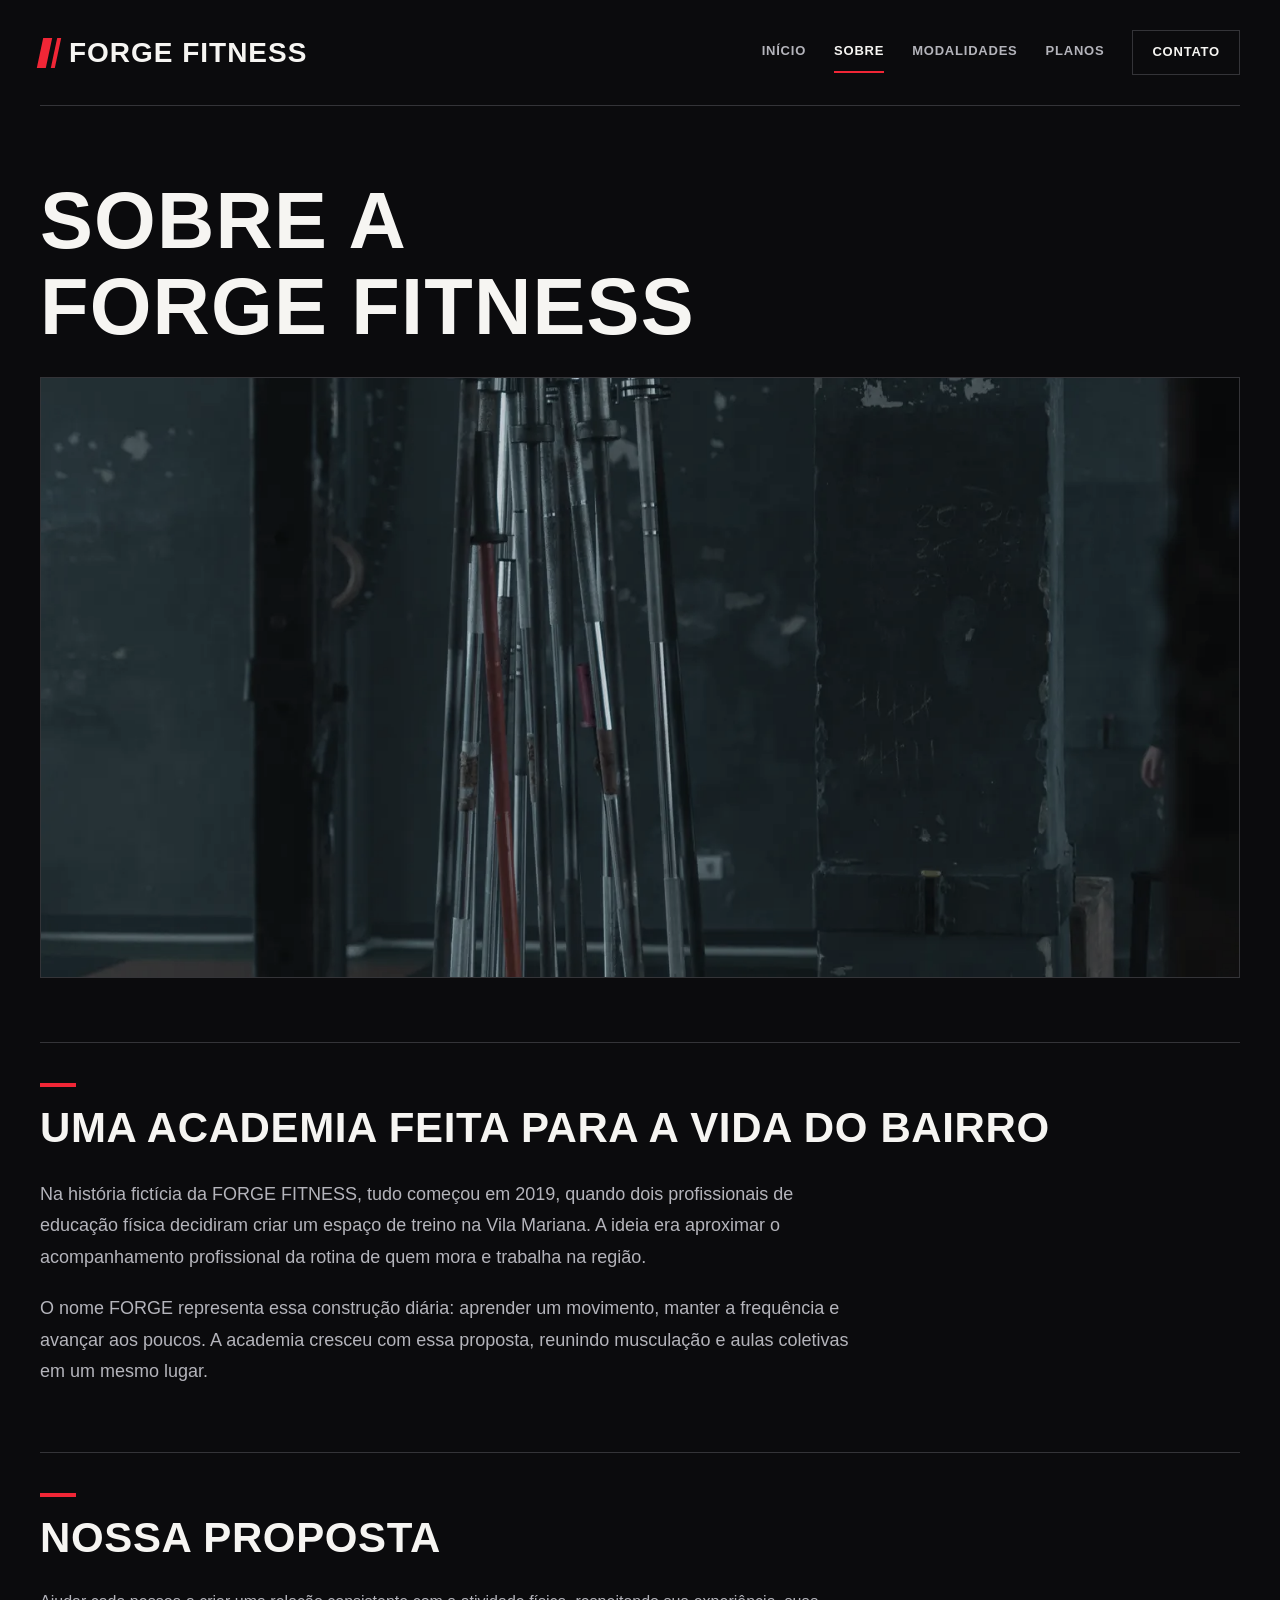
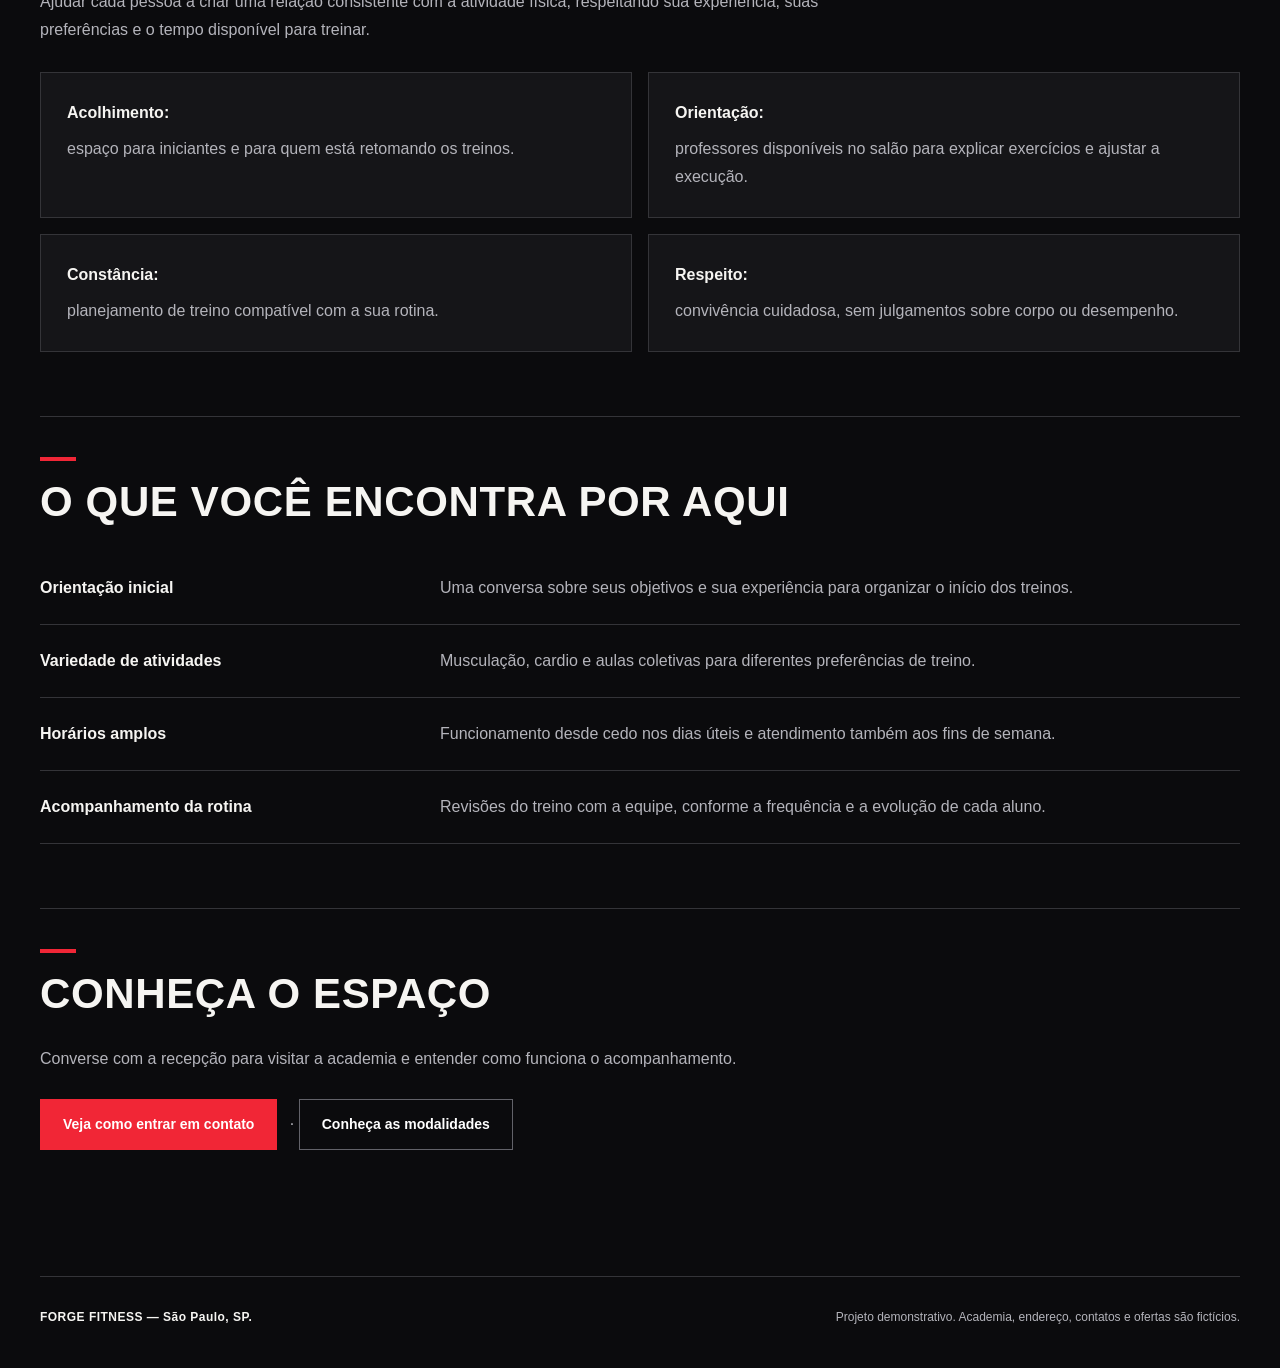
==== about.html @ c42b9245 "Add files via upload" ====
<!doctype html>
<html lang="pt-BR">
<head>
  <meta charset="utf-8">
  <meta name="viewport" content="width=device-width, initial-scale=1">
  <title>Sobre | FORGE FITNESS</title>
  <meta name="description" content="Conheça a história fictícia da FORGE FITNESS, nossa proposta e os benefícios de treinar com orientação.">
  <link rel="stylesheet" href="styles.css">
</head>
<body class="page-about">
  <a class="skip-link" href="#conteudo">Pular para o conteúdo</a>
  <header>
    <a href="index.html" aria-label="FORGE FITNESS — início">FORGE FITNESS</a>
    <button class="menu-toggle" type="button" aria-controls="primary-navigation" aria-expanded="false" aria-label="Abrir menu de navegação" hidden><span class="menu-toggle__icon" aria-hidden="true"></span></button>
    <nav id="primary-navigation" aria-label="Navegação principal"><ul>
      <li><a href="index.html">Início</a></li>
      <li><a href="about.html" aria-current="page">Sobre</a></li>
      <li><a href="classes.html">Modalidades</a></li>
      <li><a href="memberships.html">Planos</a></li>
      <li><a href="contact.html">Contato</a></li>
    </ul></nav>
  </header>
  <main id="conteudo">
    <h1>Sobre a FORGE FITNESS</h1>
    <figure class="gym-photography">
      <img src="assets/images/about-interior-1440.webp" srcset="assets/images/about-interior-720.webp 720w, assets/images/about-interior-1440.webp 1440w" sizes="(max-width: 1280px) 100vw, 1200px" width="1440" height="720" alt="Interior de uma academia industrial com equipamentos de treinamento. Foto ilustrativa." decoding="async">
    </figure>
    <section aria-labelledby="historia">
      <h2 id="historia">Uma academia feita para a vida do bairro</h2>
      <p>Na história fictícia da FORGE FITNESS, tudo começou em 2019, quando dois profissionais de educação física decidiram criar um espaço de treino na Vila Mariana. A ideia era aproximar o acompanhamento profissional da rotina de quem mora e trabalha na região.</p>
      <p>O nome FORGE representa essa construção diária: aprender um movimento, manter a frequência e avançar aos poucos. A academia cresceu com essa proposta, reunindo musculação e aulas coletivas em um mesmo lugar.</p>
    </section>
    <section aria-labelledby="proposta">
      <h2 id="proposta">Nossa proposta</h2>
      <p>Ajudar cada pessoa a criar uma relação consistente com a atividade física, respeitando sua experiência, suas preferências e o tempo disponível para treinar.</p>
      <ul>
        <li><strong>Acolhimento:</strong> espaço para iniciantes e para quem está retomando os treinos.</li>
        <li><strong>Orientação:</strong> professores disponíveis no salão para explicar exercícios e ajustar a execução.</li>
        <li><strong>Constância:</strong> planejamento de treino compatível com a sua rotina.</li>
        <li><strong>Respeito:</strong> convivência cuidadosa, sem julgamentos sobre corpo ou desempenho.</li>
      </ul>
    </section>
    <section aria-labelledby="beneficios">
      <h2 id="beneficios">O que você encontra por aqui</h2>
      <dl>
        <dt>Orientação inicial</dt><dd>Uma conversa sobre seus objetivos e sua experiência para organizar o início dos treinos.</dd>
        <dt>Variedade de atividades</dt><dd>Musculação, cardio e aulas coletivas para diferentes preferências de treino.</dd>
        <dt>Horários amplos</dt><dd>Funcionamento desde cedo nos dias úteis e atendimento também aos fins de semana.</dd>
        <dt>Acompanhamento da rotina</dt><dd>Revisões do treino com a equipe, conforme a frequência e a evolução de cada aluno.</dd>
      </dl>
    </section>
    <section aria-labelledby="visita"><h2 id="visita">Conheça o espaço</h2><p>Converse com a recepção para visitar a academia e entender como funciona o acompanhamento.</p><p><a href="contact.html">Veja como entrar em contato</a> · <a href="classes.html">Conheça as modalidades</a></p></section>
  </main>
  <footer><p>FORGE FITNESS — São Paulo, SP.</p><p>Projeto demonstrativo. Academia, endereço, contatos e ofertas são fictícios.</p></footer>
  <script src="navigation.js" defer></script>
  <script src="motion.js" defer></script>
</body>
</html>
---- styles.css ----
/* Shared visual system: local fonts, photography and accessible motion. */
:root {
  color-scheme: dark;
  --background: #0b0b0d;
  --surface: #151518;
  --surface-raised: #1d1d21;
  --line: #343438;
  --text: #f6f5f2;
  --muted: #b4b4bb;
  --red: #f12636;
  --red-hover: #ff4251;
  --display: Impact, "Arial Narrow", "Franklin Gothic Heavy", sans-serif;
}
* { box-sizing: border-box; }
body {
  margin: 0;
  background: var(--background);
  color: var(--text);
  font-family: "Segoe UI", Arial, sans-serif;
  font-size: 16px;
  line-height: 1.75;
  -webkit-font-smoothing: antialiased;
}
::selection { background: var(--red); color: #fff; }
a { color: var(--text); text-underline-offset: 5px; text-decoration-color: var(--red); }
a:hover { color: var(--red-hover); }
:focus-visible { outline: 3px solid var(--red-hover); outline-offset: 6px; }
header, main, footer { width: min(1200px, calc(100% - 80px)); margin-inline: auto; }

/* Masthead and shared navigation */
header {
  min-height: 106px;
  display: flex;
  align-items: center;
  justify-content: space-between;
  flex-wrap: wrap;
  gap: 20px 36px;
  padding-block: 24px;
  border-bottom: 1px solid var(--line);
}
header > a {
  display: inline-flex;
  align-items: center;
  gap: 12px;
  font-family: var(--display);
  font-size: 28px;
  font-weight: 900;
  line-height: 1;
  letter-spacing: .035em;
  text-decoration: none;
}
header > a::before {
  content: "";
  width: 9px;
  height: 30px;
  background: var(--red);
  box-shadow: 5px 0 0 var(--background), 9px 0 0 var(--red);
  transform: skew(-12deg);
  margin-right: 8px;
}
nav ul { display: flex; flex-wrap: wrap; align-items: center; gap: 10px 28px; margin: 0; padding: 0; list-style: none; }
nav a {
  display: inline-block;
  padding-block: 8px;
  border-bottom: 2px solid transparent;
  color: var(--muted);
  font-size: 13px;
  font-weight: 700;
  letter-spacing: .06em;
  text-decoration: none;
  text-transform: uppercase;
}
nav a[aria-current="page"] { color: var(--text); border-bottom-color: var(--red); }
nav a:hover { color: var(--text); border-bottom-color: var(--red); }
nav li:last-child a { border: 1px solid var(--line); padding: 10px 19px; color: var(--text); }
nav li:last-child a:hover, nav li:last-child a[aria-current="page"] { background: var(--red); border-color: var(--red); color: #fff; }
.skip-link { position: absolute; top: -160px; left: 24px; z-index: 10; background: var(--text); color: var(--background); padding: 12px 20px; font-weight: 700; }
.skip-link:focus { top: 16px; }

/* Typography and section rhythm */
main { padding-block: 72px 24px; }
h1, h2, h3 { margin-top: 0; color: var(--text); line-height: 1.08; }
h1, h2 { font-family: var(--display); font-weight: 900; text-transform: uppercase; letter-spacing: .015em; }
h1 { max-width: 920px; margin-bottom: 28px; font-size: clamp(46px, 6.2vw, 82px); text-wrap: balance; }
h2 { margin-bottom: 28px; font-size: clamp(28px, 3.4vw, 42px); text-wrap: balance; }
h3 { margin-bottom: 16px; font-size: 21px; font-weight: 750; letter-spacing: -.025em; }
p { margin: 0 0 20px; color: var(--muted); }
p:last-child { margin-bottom: 0; }
strong { color: var(--text); font-weight: 700; }
main > p { max-width: 760px; font-size: 18px; }
section { margin-block: 64px; padding-top: 40px; border-top: 1px solid var(--line); }
section h2::before { content: ""; display: block; width: 36px; height: 4px; margin-bottom: 18px; background: var(--red); }
section > p { max-width: 790px; }
ul, ol { padding-left: 23px; color: var(--muted); }
li { padding-left: 5px; margin-bottom: 12px; }
li::marker { color: var(--red); }
nav li { margin: 0; padding: 0; }

/* Existing calls to action retain their original text and destinations. */
section > p:last-child > a,
article > p:last-child > a {
  display: inline-block;
  padding: 14px 22px;
  margin: 6px 8px 6px 0;
  border: 1px solid var(--red);
  background: var(--red);
  color: #fff;
  font-size: 14px;
  line-height: 1.5;
  font-weight: 750;
  text-decoration: none;
}
section > p:last-child > a:hover,
article > p:last-child > a:hover { background: var(--red-hover); border-color: var(--red-hover); }
section > p:last-child > a ~ a { background: transparent; border-color: #626269; }
section > p:last-child > a ~ a:hover { background: var(--surface-raised); border-color: var(--text); }

/* Home: typography-led introduction and structured panels. */
.page-home main { padding-top: 0; }
.page-home section:first-child { margin-top: 0; padding: 88px 0 72px; border-top: 0; border-bottom: 1px solid var(--line); }
.page-home h1 { max-width: 980px; font-size: clamp(56px, 8.6vw, 112px); line-height: .98; margin-bottom: 36px; }
.page-home h1::before { content: ""; display: block; width: 66px; height: 7px; margin-bottom: 32px; background: var(--red); }
.page-home section:first-child > p { max-width: 680px; font-size: 18px; }
.page-home section:first-child > p:last-child { margin-top: 32px; }
.page-home section[aria-labelledby="estrutura"] > ul { display: grid; grid-template-columns: repeat(2, minmax(0, 1fr)); gap: 16px; padding: 0; list-style: none; margin-block: 28px; }
.page-home section[aria-labelledby="estrutura"] li { margin: 0; padding: 26px; background: var(--surface); border: 1px solid var(--line); border-left: 3px solid var(--red); }
.page-home section[aria-labelledby="treinos"] { padding: 40px; background: var(--surface); border: 1px solid var(--line); }
.page-home ol { counter-reset: steps; padding: 0; list-style: none; }
.page-home ol li { counter-increment: steps; display: flex; align-items: baseline; gap: 22px; border-bottom: 1px solid var(--line); padding: 18px 0; margin: 0; }
.page-home ol li::before { content: "0" counter(steps); font-family: var(--display); color: var(--red); font-size: 30px; line-height: 1; }
.page-home section[aria-labelledby="primeira-visita"] > p:last-child > a { display: inline; margin: 0; padding: 0; border: 0; background: transparent; color: var(--text); font-size: inherit; font-weight: inherit; text-decoration: underline; text-decoration-color: var(--red); }

/* About and contact: editorial copy and information blocks. */
.page-about section[aria-labelledby="historia"] > p { max-width: 820px; font-size: 18px; }
.page-about section[aria-labelledby="proposta"] ul { display: grid; grid-template-columns: repeat(2, minmax(0, 1fr)); gap: 16px; list-style: none; padding: 0; margin-top: 28px; }
.page-about section[aria-labelledby="proposta"] li { background: var(--surface); border: 1px solid var(--line); padding: 26px; margin: 0; }
.page-about section[aria-labelledby="proposta"] li strong { display: block; margin-bottom: 8px; }
dl { margin: 0; display: grid; grid-template-columns: minmax(170px, 1fr) 2fr; }
dt, dd { padding-block: 22px; border-bottom: 1px solid var(--line); }
dt { padding-right: 24px; font-weight: 700; }
dd { margin: 0; color: var(--muted); overflow-wrap: anywhere; }
address { font-style: normal; font-size: 20px; line-height: 1.9; border-left: 3px solid var(--red); padding: 8px 0 8px 26px; margin-bottom: 28px; }
.page-contact main > p:has(> strong),
.page-memberships main > p:has(> strong) { padding: 18px 22px; border: 1px solid var(--line); border-left: 3px solid var(--red); background: var(--surface); font-size: 14px; }
.page-contact section[aria-labelledby="horarios"] > p:last-child > a { display: inline; padding: 0; margin: 0; border: 0; background: transparent; color: var(--text); font-size: inherit; font-weight: inherit; text-decoration: underline; text-decoration-color: var(--red); }

/* Classes and schedule */
.page-classes section[aria-labelledby="atividades"] { display: grid; grid-template-columns: repeat(2, minmax(0, 1fr)); gap: 24px; }
.page-classes section[aria-labelledby="atividades"] > h2 { grid-column: 1 / -1; margin-bottom: 4px; }
.page-classes article { padding: 32px; background: var(--surface); border: 1px solid var(--line); border-top: 3px solid var(--red); }
.page-classes article h3 { font-size: 25px; }
.page-classes article p:last-child { padding-top: 18px; border-top: 1px solid var(--line); font-size: 14px; }
.table-container { overflow-x: auto; border: 1px solid var(--line); background: var(--surface); }
table { width: 100%; border-collapse: collapse; min-width: 540px; }
caption { padding: 20px 24px; text-align: left; color: var(--muted); font-size: 14px; }
th, td { padding: 20px 24px; text-align: left; vertical-align: top; border-top: 1px solid var(--line); }
thead { background: var(--surface-raised); }
thead th { font-size: 12px; letter-spacing: .07em; text-transform: uppercase; }
tbody th { font-weight: 600; }
td { color: var(--muted); }

/* Membership cards share aligned pricing, benefit lists and actions. */
.page-memberships section[aria-labelledby="opcoes"] { display: grid; grid-template-columns: repeat(3, minmax(0, 1fr)); gap: 20px; }
.page-memberships section[aria-labelledby="opcoes"] > h2 { grid-column: 1 / -1; }
.page-memberships article { display: flex; flex-direction: column; padding: 32px 26px 26px; background: var(--surface); border: 1px solid var(--line); border-top: 4px solid #626269; }
.page-memberships article:nth-of-type(2) { background: var(--surface-raised); border-color: var(--red); box-shadow: 0 12px 36px #0005; }
.page-memberships article h3 { text-transform: uppercase; letter-spacing: .12em; font-size: 14px; margin-bottom: 26px; }
.page-memberships article > p:first-of-type { padding-bottom: 24px; margin-bottom: 24px; border-bottom: 1px solid var(--line); }
.page-memberships article > p:first-of-type strong { font-family: var(--display); font-size: clamp(26px, 2.7vw, 36px); line-height: 1.2; letter-spacing: -.015em; }
.page-memberships article:nth-of-type(2) h3 { color: var(--red-hover); }
.page-memberships article ul { font-size: 14px; margin-block: 6px 28px; padding-left: 18px; }
.page-memberships article > p:last-child { margin-top: auto; }
.page-memberships article > p:last-child a { width: 100%; text-align: center; margin: 0; padding-inline: 12px; }
.page-memberships section[aria-labelledby="duvidas"] h3 { margin-top: 32px; padding-top: 28px; border-top: 1px solid var(--line); }
.page-memberships section[aria-labelledby="duvidas"] > p { max-width: 800px; }

footer { display: flex; justify-content: space-between; flex-wrap: wrap; gap: 16px 40px; margin-top: 32px; padding-block: 30px 40px; border-top: 1px solid var(--line); }
footer p { margin: 0; font-size: 12px; color: var(--muted); }
footer p:first-child { color: var(--text); font-weight: 700; letter-spacing: .04em; }

/* Local photography is an additive layer; the existing type and grids remain. */
.gym-photography {
  margin: 28px 0 32px;
  overflow: hidden;
  background: var(--surface);
  border: 1px solid var(--line);
}
.gym-photography img {
  display: block;
  width: 100%;
  height: auto;
  aspect-ratio: 2 / 1;
  object-fit: cover;
  filter: saturate(.65) contrast(1.08) brightness(.88);
}
.gym-photography--card { margin: 0 0 28px; }
.page-home section:first-child { position: relative; isolation: isolate; }
.hero-photography { position: absolute; inset: 0; z-index: -2; overflow: hidden; pointer-events: none; }
.hero-photography img { display: block; width: 100%; height: 100%; object-fit: cover; object-position: 65% center; filter: saturate(.55) contrast(1.08); }
.page-home section:first-child::after {
  content: "";
  position: absolute;
  inset: 0;
  z-index: -1;
  pointer-events: none;
  background: linear-gradient(90deg, #0b0b0df5 0%, #0b0b0de8 42%, #0b0b0dbb 72%, #0b0b0d77 100%);
}

/* Motion is opt-in; reduced-motion visitors retain immediate state changes. */
@media (prefers-reduced-motion: no-preference) {
  /* Entrance/reveal translate is owned exclusively by motion.js.
     Hover transitions below use transform on links and cards only. */
  nav a, main a {
    transition: color 160ms ease, background-color 160ms ease,
      border-color 160ms ease, transform 180ms ease;
  }
  .page-classes article,
  .page-memberships article,
  .page-home section[aria-labelledby="estrutura"] li,
  .page-about section[aria-labelledby="proposta"] li {
    transition: transform 200ms cubic-bezier(.2, .7, .3, 1);
  }
}
@media (prefers-reduced-motion: no-preference) and (hover: hover) and (pointer: fine) {
  section > p:last-child > a:hover,
  article > p:last-child > a:hover { transform: translateY(-2px); }
  .page-classes article:hover,
  .page-memberships article:hover,
  .page-home section[aria-labelledby="estrutura"] li:hover,
  .page-about section[aria-labelledby="proposta"] li:hover { transform: translateY(-3px); }
}
@media (prefers-reduced-motion: reduce) {
  nav a, main a, article, section li { transition: none; }
}

.menu-toggle { display: none; }

/* Tablet layout: keep intrinsic content from widening grid/flex tracks. */
@media (max-width: 1024px) {
  header, main, footer { width: calc(100% - 48px); }
  header { align-items: flex-start; gap: 20px; }
  header > a { max-width: 100%; min-width: 0; }
  header > a::before { flex-shrink: 0; }
  nav { width: 100%; min-width: 0; }
  nav ul { gap: 8px 22px; }
  nav a { min-height: 44px; display: inline-flex; align-items: center; }
  main, main *, footer > * { min-width: 0; }
  main, footer { overflow-wrap: anywhere; }
  main { padding-top: 56px; }
  h1 { font-size: clamp(36px, 6.2vw, 64px); }
  h2 { font-size: clamp(28px, 3.6vw, 38px); }
  .page-home h1 { font-size: clamp(44px, 8.6vw, 88px); }
  .gym-photography, .table-container { max-width: 100%; }
  .gym-photography img { max-width: 100%; }
  section > p:last-child > a,
  article > p:last-child > a { max-width: 100%; white-space: normal; overflow-wrap: anywhere; }
  .page-memberships section[aria-labelledby="opcoes"] { grid-template-columns: 1fr; }
  .page-memberships article { padding: 32px; }
  .page-memberships article > p:first-of-type strong { font-size: 38px; }
  .page-classes article { padding: 24px; }
  dl { grid-template-columns: minmax(140px, 1fr) minmax(0, 2fr); }
  .skip-link { max-width: calc(100% - 48px); }
}
@media (max-width: 600px) {
  header, main, footer { width: calc(100% - 40px); }
  header { min-height: 80px; padding-block: 18px; gap: 0 12px; align-items: center; }
  header > a { font-size: clamp(19px, 6vw, 25px); }
  .mobile-menu-ready header > a { max-width: calc(100% - 60px); font-size: clamp(18px, 5.3vw, 25px); }
  .mobile-menu-ready .menu-toggle {
    display: inline-flex;
    align-items: center;
    justify-content: center;
    flex: 0 0 44px;
    width: 44px;
    height: 44px;
    padding: 10px;
    border: 1px solid var(--line);
    background: var(--surface);
    color: var(--text);
    cursor: pointer;
    touch-action: manipulation;
  }
  .menu-toggle__icon { position: relative; width: 22px; height: 16px; }
  .menu-toggle__icon::before, .menu-toggle__icon::after {
    content: "";
    position: absolute;
    left: 0;
    width: 22px;
    height: 2px;
    background: currentColor;
    transform-origin: center;
  }
  .menu-toggle__icon::before { top: 4px; }
  .menu-toggle__icon::after { bottom: 4px; }
  .is-menu-open .menu-toggle__icon::before { transform: translateY(3px) rotate(45deg); }
  .is-menu-open .menu-toggle__icon::after { transform: translateY(-3px) rotate(-45deg); }
  .mobile-menu-ready header nav {
    display: grid;
    flex-basis: 100%;
    grid-template-rows: 0fr;
    visibility: hidden;
  }
  .mobile-menu-ready header nav ul {
    min-height: 0;
    overflow: hidden;
    grid-template-columns: 1fr;
    gap: 0;
  }
  .mobile-menu-ready .is-menu-open nav { grid-template-rows: 1fr; visibility: visible; }
  .mobile-menu-ready nav li:first-child { padding-top: 16px; }
  .mobile-menu-ready nav a, .mobile-menu-ready nav li:last-child a {
    justify-content: flex-start;
    padding: 14px 12px;
    min-height: 48px;
    font-size: 13px;
    text-align: left;
  }
  .mobile-menu-ready nav li:last-child { padding-top: 8px; }
  nav ul { display: grid; grid-template-columns: repeat(3, minmax(0, 1fr)); gap: 8px; }
  nav a, nav li:last-child a {
    display: flex;
    justify-content: center;
    min-height: 44px;
    padding: 9px 4px;
    font-size: 11px;
    letter-spacing: .025em;
    text-align: center;
    overflow-wrap: anywhere;
  }
  main { padding-top: 40px; }
  h1 { font-size: clamp(32px, 9vw, 48px); line-height: 1.12; margin-bottom: 24px; }
  h2 { font-size: clamp(26px, 7.5vw, 34px); line-height: 1.15; margin-bottom: 24px; }
  h3, .page-classes article h3 { font-size: 22px; line-height: 1.25; }
  main > p, .page-home section:first-child > p,
  .page-about section[aria-labelledby="historia"] > p { font-size: 16px; }
  main p, main li, main dd { line-height: 1.8; }
  section { margin-block: 48px; padding-top: 32px; }
  .page-home section:first-child { padding-block: 52px 40px; }
  .page-home h1 { font-size: clamp(38px, 11vw, 64px); line-height: 1.04; margin-bottom: 28px; }
  .page-home h1::before { margin-bottom: 24px; }
  .page-home section[aria-labelledby="estrutura"] > ul,
  .page-about section[aria-labelledby="proposta"] ul,
  .page-classes section[aria-labelledby="atividades"] { grid-template-columns: 1fr; }
  .page-home section[aria-labelledby="treinos"],
  .page-home section[aria-labelledby="estrutura"] li,
  .page-about section[aria-labelledby="proposta"] li,
  .page-classes article, .page-memberships article { padding: 22px; }
  .page-memberships article > p:first-of-type strong { font-size: clamp(27px, 8vw, 38px); }
  .page-home ol li { gap: 14px; }
  .page-home ol li::before { flex-shrink: 0; }
  .gym-photography { margin-block: 28px; }
  .gym-photography img { aspect-ratio: 16 / 10; }
  .gym-photography--card img { aspect-ratio: 3 / 2; }
  .gym-photography--card { margin-top: 0; }
  .hero-photography img { object-position: 65% center; }
  dl { grid-template-columns: 1fr; }
  dt { border-bottom: 0; padding-bottom: 4px; }
  dd { padding-top: 0; }
  address { font-size: 17px; padding-left: 18px; }
  section > p:last-child > a, article > p:last-child > a {
    min-height: 44px;
    padding: 12px 16px;
    margin-right: 0;
    text-align: center;
  }
  /* Stack existing CTAs; suppress only the decorative text separators. */
  section > p:last-child:has(> a), article > p:last-child:has(> a) {
    display: grid;
    gap: 12px;
    font-size: 0;
  }
  section > p:last-child > a, article > p:last-child > a {
    display: block;
    width: 100%;
    margin: 0;
    font-size: 14px;
    padding-block: 15px;
  }
  /* Preserve prose links as prose rather than full-width actions. */
  .page-home section[aria-labelledby="primeira-visita"] > p:last-child,
  .page-contact section[aria-labelledby="horarios"] > p:last-child { display: block; font-size: 16px; }
  /* Keep the semantic schedule intact, wrapping cells instead of scrolling. */
  table { min-width: 0; table-layout: fixed; }
  th, td { padding: 12px 8px; font-size: 13px; overflow-wrap: anywhere; }
  thead th { font-size: 10px; letter-spacing: .025em; }
  caption { padding: 16px; font-size: 13px; }
  footer { display: block; padding-block: 24px 32px; }
  footer p + p { margin-top: 12px; }
}
@media (max-width: 600px) and (prefers-reduced-motion: no-preference) {
  .mobile-menu-ready header nav {
    transition: grid-template-rows 240ms cubic-bezier(.22, .61, .36, 1), visibility 0s linear 240ms;
  }
  .mobile-menu-ready .is-menu-open nav { transition-delay: 0s; }
  .menu-toggle__icon::before, .menu-toggle__icon::after { transition: transform 180ms ease; }
}

/* Home hero only: smartphone adjustments stop strictly below 768px.
   Static sizing/overlays leave the existing motion lifecycle untouched. */
@media (max-width: 767.98px) {
  .page-home section[aria-labelledby="introducao"] {
    padding-block: 32px 28px;
    margin-bottom: 32px;
  }
  .page-home section[aria-labelledby="introducao"] h1 {
    max-width: 15ch;
    margin-bottom: 20px;
    font-size: clamp(34px, 9vw, 56px);
    line-height: 1.06;
    letter-spacing: .01em;
    overflow-wrap: normal;
    word-break: normal;
  }
  .page-home section[aria-labelledby="introducao"] h1::before {
    width: 44px;
    height: 4px;
    margin-bottom: 20px;
  }
  .page-home section[aria-labelledby="introducao"] > p {
    max-width: 56ch;
    margin-bottom: 16px;
    font-size: 16px;
    line-height: 1.65;
    color: #d0d0d5;
  }
  .page-home section[aria-labelledby="introducao"] .hero-photography img {
    object-position: 72% center;
  }
  .page-home section[aria-labelledby="introducao"]::after {
    background: linear-gradient(180deg, #0b0b0ddb 0%, #0b0b0de8 48%, #0b0b0df5 100%);
  }
  .page-home section[aria-labelledby="introducao"] > p:last-child {
    display: flex;
    flex-wrap: wrap;
    justify-content: center;
    align-items: center;
    gap: 10px;
    max-width: 620px;
    margin: 24px 0 0;
    font-size: 0;
    line-height: 1;
  }
  .page-home section[aria-labelledby="introducao"] .hero-action-separator { display: none; }
  .page-home section[aria-labelledby="introducao"] > p:last-child > a {
    display: flex;
    align-items: center;
    justify-content: center;
    width: auto;
    flex: 0 1 auto;
    min-width: 0;
    min-height: 44px;
    margin: 0;
    padding: 10px 16px;
    font-size: 14px;
    line-height: 1.4;
    text-align: center;
    white-space: normal;
  }
  .page-home section[aria-labelledby="introducao"] > p:last-child > a ~ a {
    background: transparent;
    border-color: #626269;
  }
  .page-home section[aria-labelledby="introducao"] > p:last-child > a ~ a:hover {
    background: var(--surface-raised);
    border-color: var(--text);
  }
}
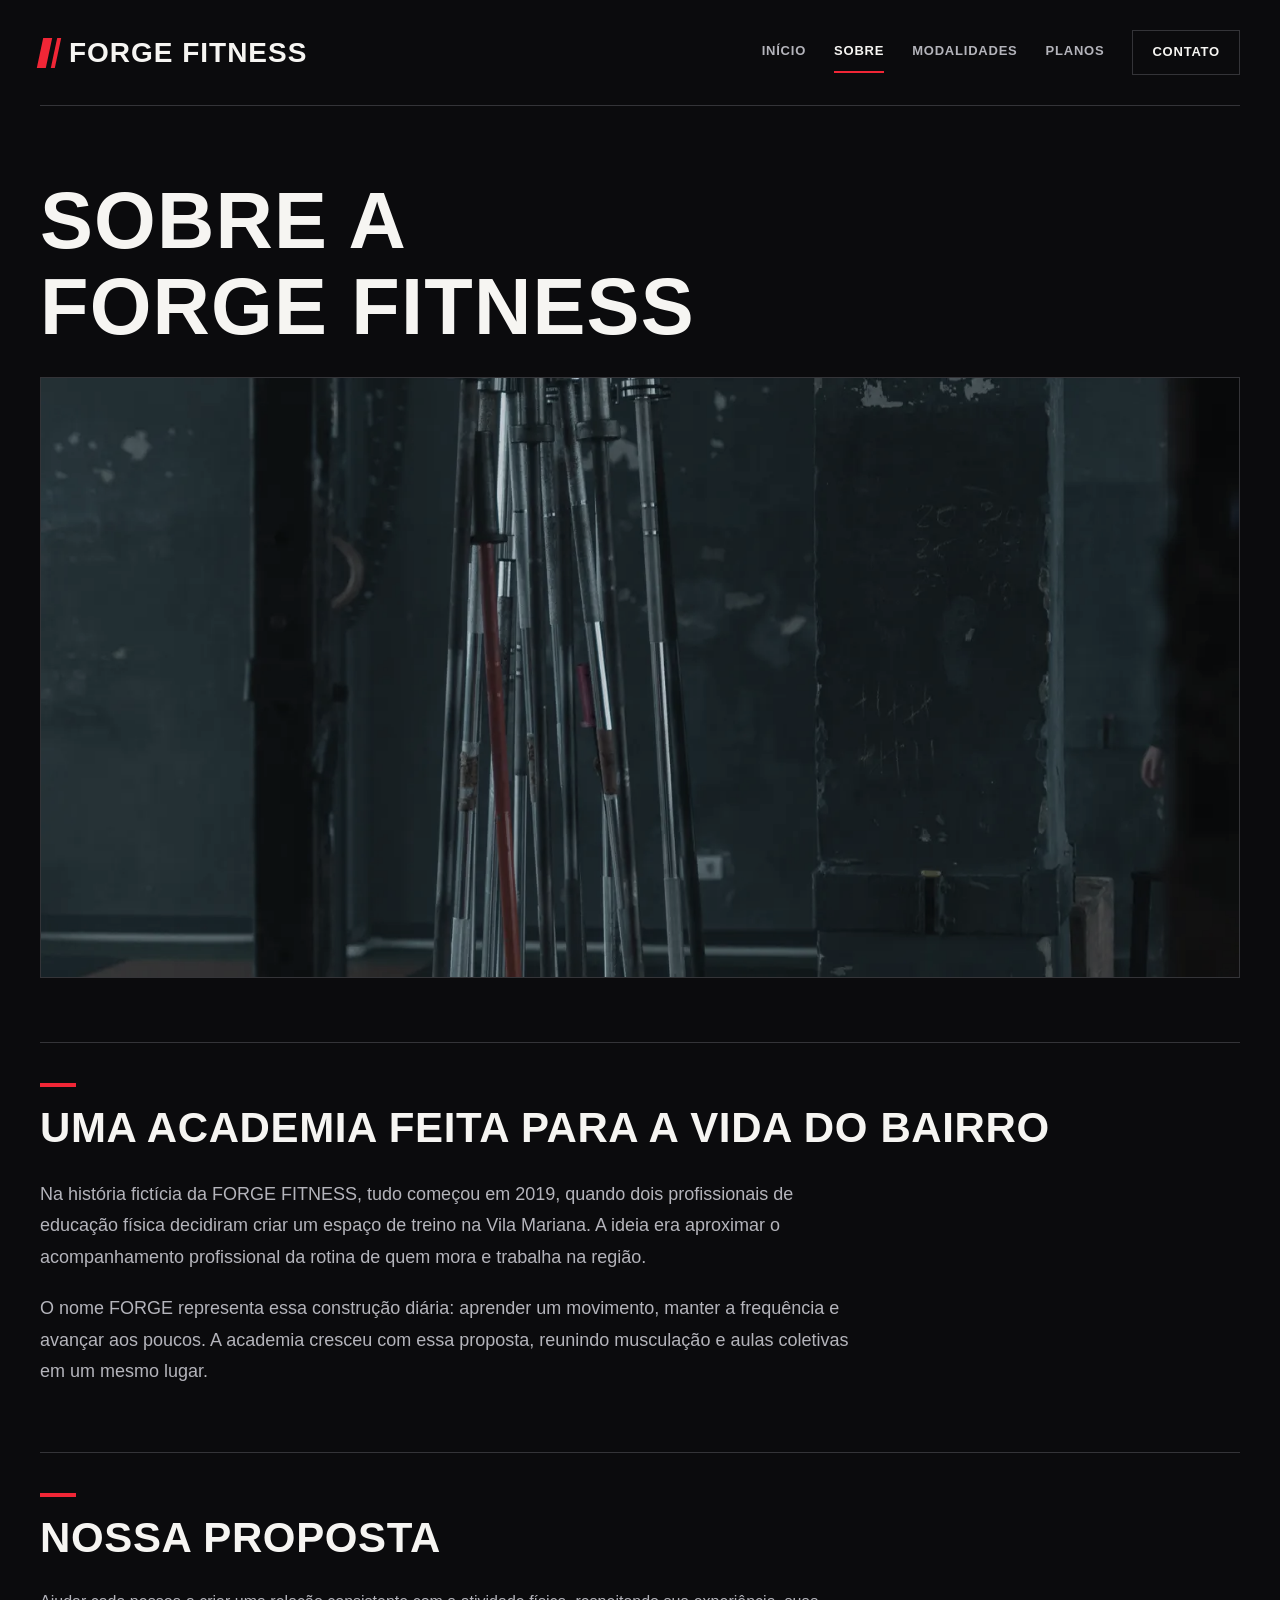
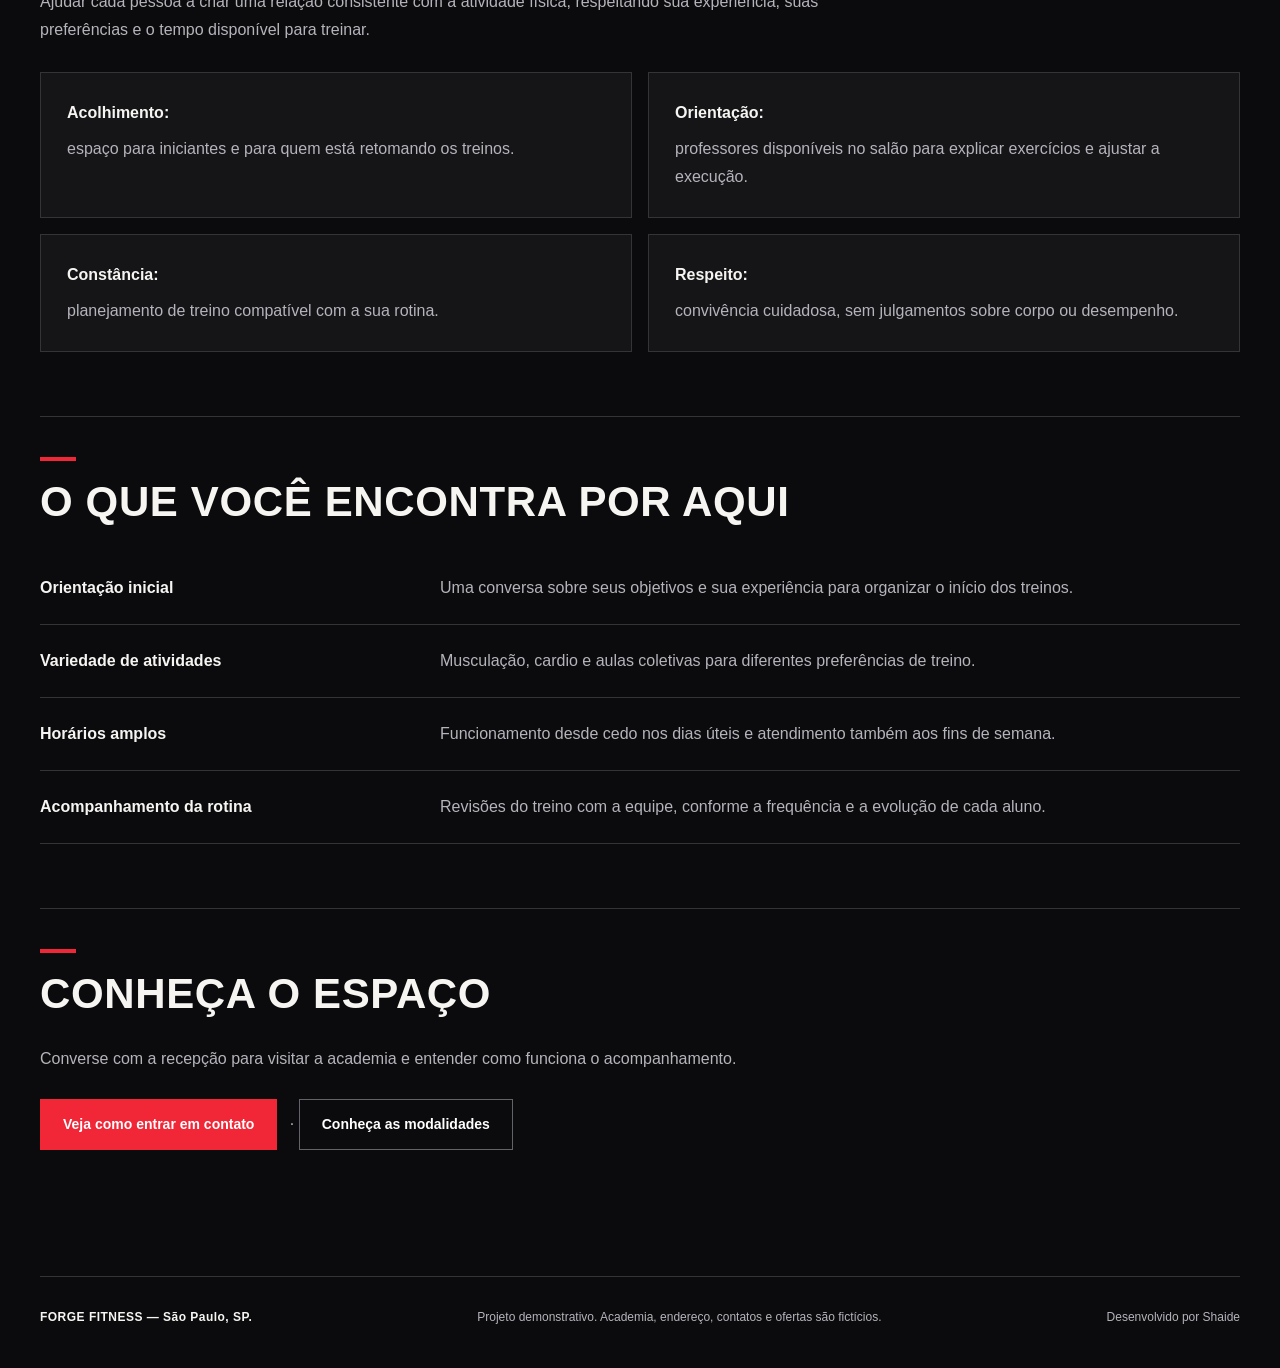
==== commit 30be3899: "Add files via upload" ====
--- a/about.html
+++ b/about.html
@@ -51,7 +51,7 @@
     </section>
     <section aria-labelledby="visita"><h2 id="visita">Conheça o espaço</h2><p>Converse com a recepção para visitar a academia e entender como funciona o acompanhamento.</p><p><a href="contact.html">Veja como entrar em contato</a> · <a href="classes.html">Conheça as modalidades</a></p></section>
   </main>
-  <footer><p>FORGE FITNESS — São Paulo, SP.</p><p>Projeto demonstrativo. Academia, endereço, contatos e ofertas são fictícios.</p></footer>
+  <footer><p>FORGE FITNESS — São Paulo, SP.</p><p>Projeto demonstrativo. Academia, endereço, contatos e ofertas são fictícios.</p><p class="footer-credit">Desenvolvido por Shaide</p></footer>
   <script src="navigation.js" defer></script>
   <script src="motion.js" defer></script>
 </body>
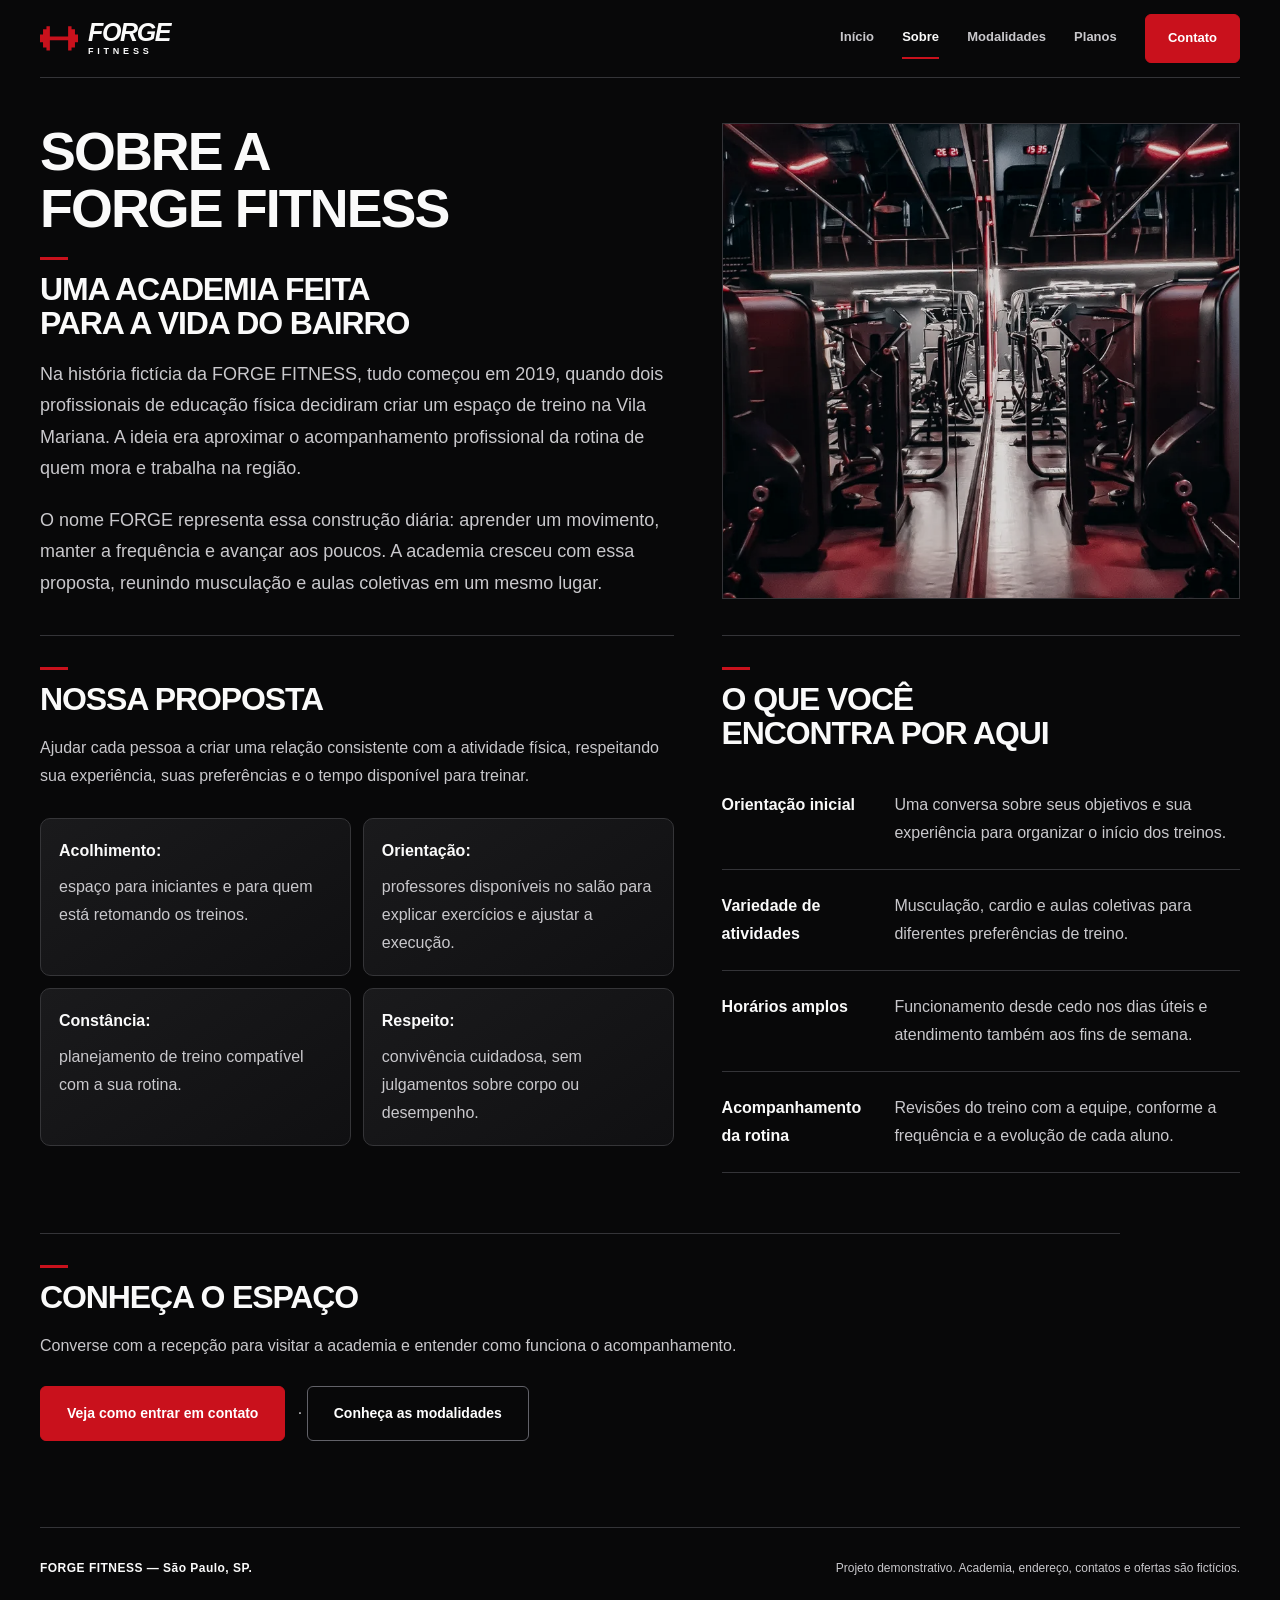
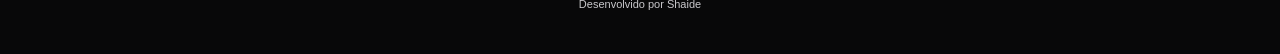
==== commit fbf38a46: "Add files via upload" ====
--- a/about.html
+++ b/about.html
@@ -10,7 +10,7 @@
 <body class="page-about">
   <a class="skip-link" href="#conteudo">Pular para o conteúdo</a>
   <header>
-    <a href="index.html" aria-label="FORGE FITNESS — início">FORGE FITNESS</a>
+    <a href="index.html" aria-label="FORGE FITNESS — início"><span class="brand"><b>FORGE</b> FITNESS</span></a>
     <button class="menu-toggle" type="button" aria-controls="primary-navigation" aria-expanded="false" aria-label="Abrir menu de navegação" hidden><span class="menu-toggle__icon" aria-hidden="true"></span></button>
     <nav id="primary-navigation" aria-label="Navegação principal"><ul>
       <li><a href="index.html">Início</a></li>
@@ -23,7 +23,7 @@
   <main id="conteudo">
     <h1>Sobre a FORGE FITNESS</h1>
     <figure class="gym-photography">
-      <img src="assets/images/about-interior-1440.webp" srcset="assets/images/about-interior-720.webp 720w, assets/images/about-interior-1440.webp 1440w" sizes="(max-width: 1280px) 100vw, 1200px" width="1440" height="720" alt="Interior de uma academia industrial com equipamentos de treinamento. Foto ilustrativa." decoding="async">
+      <img src="assets/images/about-interior-1440.webp" srcset="assets/images/about-interior-720.webp 720w, assets/images/about-interior-1440.webp 1440w" sizes="(max-width: 1280px) 100vw, 1200px" width="1440" height="720" alt="Interior de uma academia com máquinas modernas, espelhos e iluminação vermelha. Foto ilustrativa." decoding="async">
     </figure>
     <section aria-labelledby="historia">
       <h2 id="historia">Uma academia feita para a vida do bairro</h2>
--- a/styles.css
+++ b/styles.css
@@ -177,6 +177,7 @@
 footer { display: flex; justify-content: space-between; flex-wrap: wrap; gap: 16px 40px; margin-top: 32px; padding-block: 30px 40px; border-top: 1px solid var(--line); }
 footer p { margin: 0; font-size: 12px; color: var(--muted); }
 footer p:first-child { color: var(--text); font-weight: 700; letter-spacing: .04em; }
+footer .footer-credit { flex-basis: 100%; text-align: center; font-size: 11px; color: var(--muted); }
 
 /* Local photography is an additive layer; the existing type and grids remain. */
 .gym-photography {
@@ -234,6 +235,50 @@
 }
 
 .menu-toggle { display: none; }
+
+/* Escala desktop: grades amplas e leitura com larguras próprias. */
+@media (min-width: 1200px) {
+  header, main, footer {
+    width: min(1440px, calc(100% - clamp(80px, 6vw, 128px)));
+  }
+  body { font-size: clamp(16px, 1.05vw, 18px); }
+  header > a { font-size: clamp(28px, 2.1vw, 34px); }
+  nav ul { column-gap: clamp(28px, 2.2vw, 36px); }
+  nav a { font-size: clamp(13px, .95vw, 16px); }
+  nav li:last-child a { padding: 12px 22px; }
+  h1 { max-width: 1080px; font-size: clamp(74px, 6.2vw, 96px); }
+  h2 { font-size: clamp(40px, 3.2vw, 50px); }
+  h3 { font-size: clamp(21px, 1.5vw, 25px); }
+  main > p { max-width: 880px; font-size: clamp(18px, 1.25vw, 21px); }
+  section > p { max-width: 900px; }
+  .page-home h1 { max-width: 1120px; font-size: clamp(104px, 8vw, 128px); }
+  .page-home section:first-child > p { max-width: 780px; font-size: clamp(18px, 1.25vw, 21px); }
+  section > p:last-child > a,
+  article > p:last-child > a { font-size: clamp(14px, 1vw, 16px); padding: 16px 26px; }
+  .page-classes article { padding: clamp(32px, 2.5vw, 40px); }
+  .page-classes article h3 { font-size: clamp(25px, 1.8vw, 30px); }
+  .page-classes article p:last-child,
+  .page-memberships article ul,
+  caption { font-size: clamp(14px, 1vw, 16px); }
+  .page-memberships article { padding: 36px clamp(26px, 2.2vw, 36px) 30px; }
+  .page-memberships article h3 { font-size: clamp(14px, 1vw, 16px); }
+  .page-memberships article > p:first-of-type strong { font-size: clamp(36px, 2.6vw, 44px); }
+  .page-home section[aria-labelledby="estrutura"] > ul,
+  .page-about section[aria-labelledby="proposta"] ul { gap: 20px; }
+  .page-home section[aria-labelledby="estrutura"] li,
+  .page-about section[aria-labelledby="proposta"] li { padding: 30px; }
+  .page-about section[aria-labelledby="historia"],
+  .page-about section[aria-labelledby="visita"],
+  .page-memberships section[aria-labelledby="condicoes"],
+  .page-memberships section[aria-labelledby="duvidas"] { max-width: 1080px; }
+  .page-about section[aria-labelledby="historia"] > p { max-width: 900px; font-size: clamp(18px, 1.25vw, 21px); }
+  .page-about section[aria-labelledby="beneficios"],
+  .page-contact section { max-width: 1200px; }
+  .page-classes section[aria-labelledby="grade"] { max-width: 1280px; }
+  .page-memberships section[aria-labelledby="duvidas"] > p { max-width: 900px; }
+  thead th { font-size: clamp(12px, .9vw, 14px); }
+  footer p { font-size: clamp(12px, .9vw, 14px); }
+}
 
 /* Tablet layout: keep intrinsic content from widening grid/flex tracks. */
 @media (max-width: 1024px) {
@@ -465,3 +510,116 @@
     border-color: var(--text);
   }
 }
+
+/* Identidade visual compartilhada */
+:root { --background:#080809; --surface:#131315; --surface-raised:#1b191b; --text:#fafafa; --muted:#c9c8cc; --red:#c9111c; --red-hover:#e02130; --display:"Segoe UI",Arial,sans-serif; }
+body { background:var(--background); }
+header { min-height:76px; padding-block:14px; }
+header > a { gap:10px; }
+header > a::before { width:38px; height:26px; margin:0; transform:none; box-shadow:none; clip-path:polygon(0 35%,8% 35%,8% 15%,17% 15%,17% 3%,26% 3%,26% 43%,74% 43%,74% 3%,83% 3%,83% 15%,92% 15%,92% 35%,100% 35%,100% 65%,92% 65%,92% 85%,83% 85%,83% 97%,74% 97%,74% 57%,26% 57%,26% 97%,17% 97%,17% 85%,8% 85%,8% 65%,0 65%); }
+.brand { display:grid; gap:3px; font:700 9px/1 Arial,sans-serif; letter-spacing:.42em; }
+.brand b { font:italic 900 25px/.95 Arial,sans-serif; letter-spacing:-.055em; }
+nav a { text-transform:none; letter-spacing:0; }
+nav li:last-child a { background:var(--red); color:white; border-color:var(--red); border-radius:6px; }
+h1,h2 { letter-spacing:-.035em; }
+section > p:last-child > a,article > p:last-child > a { border-radius:6px; }
+.page-home #introducao { font-style:italic; font-weight:900; max-width:12ch; }
+#introducao em { display:block; color:#ee2331; }
+.page-home section:first-child::after { background:linear-gradient(90deg,#080809 0%,#080809eb 34%,#08080970 64%,#08080924),linear-gradient(118deg,transparent 86%,#bd101bb0 86%,#bd101bb0 89%,transparent 89%); }
+.page-home section:first-child > p { max-width:55ch; }
+.page-classes article,.page-memberships article,.page-about section[aria-labelledby="proposta"] li,.page-home section[aria-labelledby="estrutura"] li { border:1px solid #353538; border-radius:10px; background:linear-gradient(145deg,#1a1a1c,#101012); }
+.page-memberships article:nth-of-type(2) { border-color:var(--red); background:linear-gradient(155deg,#301114,#111012 70%); }
+.page-memberships article h3 { font-size:22px; text-transform:none; letter-spacing:-.025em; }
+.page-memberships article small { font:600 .44em/1.3 "Segoe UI",sans-serif; }
+.page-memberships article li::marker { content:"✓  "; color:#f43140; }
+.page-memberships article:not(:nth-of-type(2)) > p:last-child a { background:transparent; border-color:#89898e; }
+.page-memberships main > h1,.page-memberships main > p { margin-inline:auto; text-align:center; }
+.page-memberships main { position:relative; isolation:isolate; }
+.page-memberships main > figure { position:absolute; inset:0 0 auto; height:475px; margin:0; z-index:-1; border:0; }
+.page-memberships main > figure img { height:100%; opacity:.3; }
+.page-memberships main > figure::after { content:""; position:absolute; inset:0; background:linear-gradient(0deg,var(--background),transparent); }
+.page-memberships section[aria-labelledby="opcoes"] { border:0; padding-top:0; margin-top:36px; }
+.page-memberships #opcoes { text-align:center; }
+.page-memberships #opcoes::before { margin-inline:auto; }
+@media(min-width:901px){
+ .page-home section:first-child { padding-inline:clamp(28px,4vw,64px); }
+ .page-home #introducao { font-size:clamp(68px,6.2vw,100px); }
+ .page-home .hero-photography img { object-position:right 42%; }
+ .page-home section[aria-labelledby="estrutura"] > ul { grid-template-columns:repeat(4,minmax(0,1fr)); }
+ .page-about main,.page-contact main { display:grid; grid-template-columns:minmax(0,1fr) minmax(0,1fr); gap:24px 4%; align-items:start; }
+ .page-about main > h1 { grid-column:1; margin-bottom:0; }
+ .page-about main > figure { grid-column:2; grid-row:1 / 3; margin:0; align-self:stretch; }
+ .page-about main > figure img { height:100%; object-fit:cover; }
+ .page-about main > section { grid-column:1 / -1; margin-block:24px; }
+ .page-about main > section[aria-labelledby="historia"] { grid-column:1; margin:0; border:0; padding-top:0; }
+ .page-contact main > :is(h1,p) { grid-column:1 / -1; margin:0; }
+ .page-contact main > section { margin:0; padding:28px; border:1px solid var(--line); border-radius:10px; background:var(--surface); }
+ .page-contact section[aria-labelledby="localizacao"] {
+   grid-row:span 2;
+   align-self:stretch;
+   display:flex;
+   flex-direction:column;
+   justify-content:space-between;
+ }
+ .page-contact section[aria-labelledby="localizacao"] > * { flex-shrink:0; }
+ .page-contact section[aria-labelledby="visita"] { grid-column:1 / -1; }
+ .page-contact dl { grid-template-columns:minmax(100px,1fr) 1.5fr; }
+ .page-contact dt,.page-contact dd { padding-block:12px; }
+}
+@media(max-width:767.98px){
+ .page-home section[aria-labelledby="introducao"]::after { background:linear-gradient(105deg,#080809f5,#080809af); }
+ .page-home #introducao { font-size:clamp(32px,8.5vw,54px); }
+ .page-memberships main > figure { height:340px; }
+}
+
+/* Ritmo editorial e proporção das fotografias */
+main > h1 { font-size:clamp(2rem,4.2vw,3.75rem); line-height:1.06; margin-bottom:18px; }
+main h2 { font-size:clamp(1.55rem,2.5vw,2.35rem); margin-bottom:18px; }
+main section { margin-block:clamp(30px,3.2vw,48px); padding-top:clamp(22px,2.4vw,34px); }
+main section h2::before { width:28px; height:3px; margin-bottom:12px; }
+.page-home section:first-child { padding-block:clamp(30px,4vw,58px); }
+.page-home #introducao { max-width:13ch; margin-bottom:20px; }
+.page-home #introducao::before { width:42px; height:4px; margin-bottom:18px; }
+.page-home section:first-child > p { line-height:1.58; margin-bottom:14px; }
+.page-home section:first-child > p:last-child { margin-block:22px 0; }
+.page-home section[aria-labelledby="estrutura"] .gym-photography img,
+.page-classes main > .gym-photography img { height:clamp(145px,21vw,280px); }
+.page-classes .gym-photography--card img { height:clamp(132px,16vw,205px); }
+.page-classes .gym-photography--card { margin-bottom:18px; }
+.page-memberships main > h1 { max-width:25ch; }
+.page-memberships main > p { max-width:63ch; }
+.page-memberships section[aria-labelledby="opcoes"] { margin-top:24px; gap:18px; }
+.page-memberships #opcoes { font-size:1.35rem; margin-bottom:0; }
+.page-memberships article { padding:clamp(20px,2vw,30px); }
+.page-memberships article h3 { margin-bottom:14px; }
+.page-memberships article > p:first-of-type { margin-bottom:16px; padding-bottom:16px; }
+.page-memberships article li { margin-bottom:8px; }
+.page-contact section[aria-labelledby="localizacao"] img { height:clamp(145px,18vw,230px); }
+.page-contact main > section[aria-labelledby="visita"] { width:100%; max-width:none; }
+
+@media (min-width:901px) {
+  main { padding-top:clamp(36px,3.5vw,54px); }
+  .page-home #introducao { font-size:clamp(58px,5.2vw,84px); }
+  .page-about main { grid-template-columns:minmax(0,1.1fr) minmax(0,.9fr); gap:20px 4%; }
+  .page-about main > figure { position:relative; min-height:260px; }
+  .page-about main > figure img { position:absolute; inset:0; }
+  .page-about main > section[aria-labelledby="proposta"],
+  .page-about main > section[aria-labelledby="beneficios"] { grid-column:auto; margin-block:16px; }
+  .page-about section[aria-labelledby="proposta"] ul { gap:12px; }
+  .page-about section[aria-labelledby="proposta"] li { padding:18px; }
+  .page-contact main { gap:18px 24px; }
+  .page-contact main > section { padding:clamp(20px,2vw,30px); }
+  .page-contact main > section[aria-labelledby="visita"] {
+    display:grid; grid-template-columns:minmax(0,1.3fr) minmax(0,1fr);
+    align-items:center; gap:8px 32px;
+  }
+  .page-contact #visita { grid-column:1; margin:0; }
+  .page-contact #visita + p { grid-column:1; margin:0; }
+  .page-contact #visita ~ p:last-child { grid-column:2; grid-row:1 / 3; text-align:right; }
+}
+@media (max-width:900px) {
+  .page-about main > figure img { height:clamp(165px,33vw,275px); }
+  .page-about main > figure,.page-classes main > figure { margin-block:20px; }
+  .page-memberships main > figure { height:280px; }
+  .page-contact section[aria-labelledby="visita"] { padding:20px; border:1px solid var(--line); border-radius:10px; background:var(--surface); }
+}
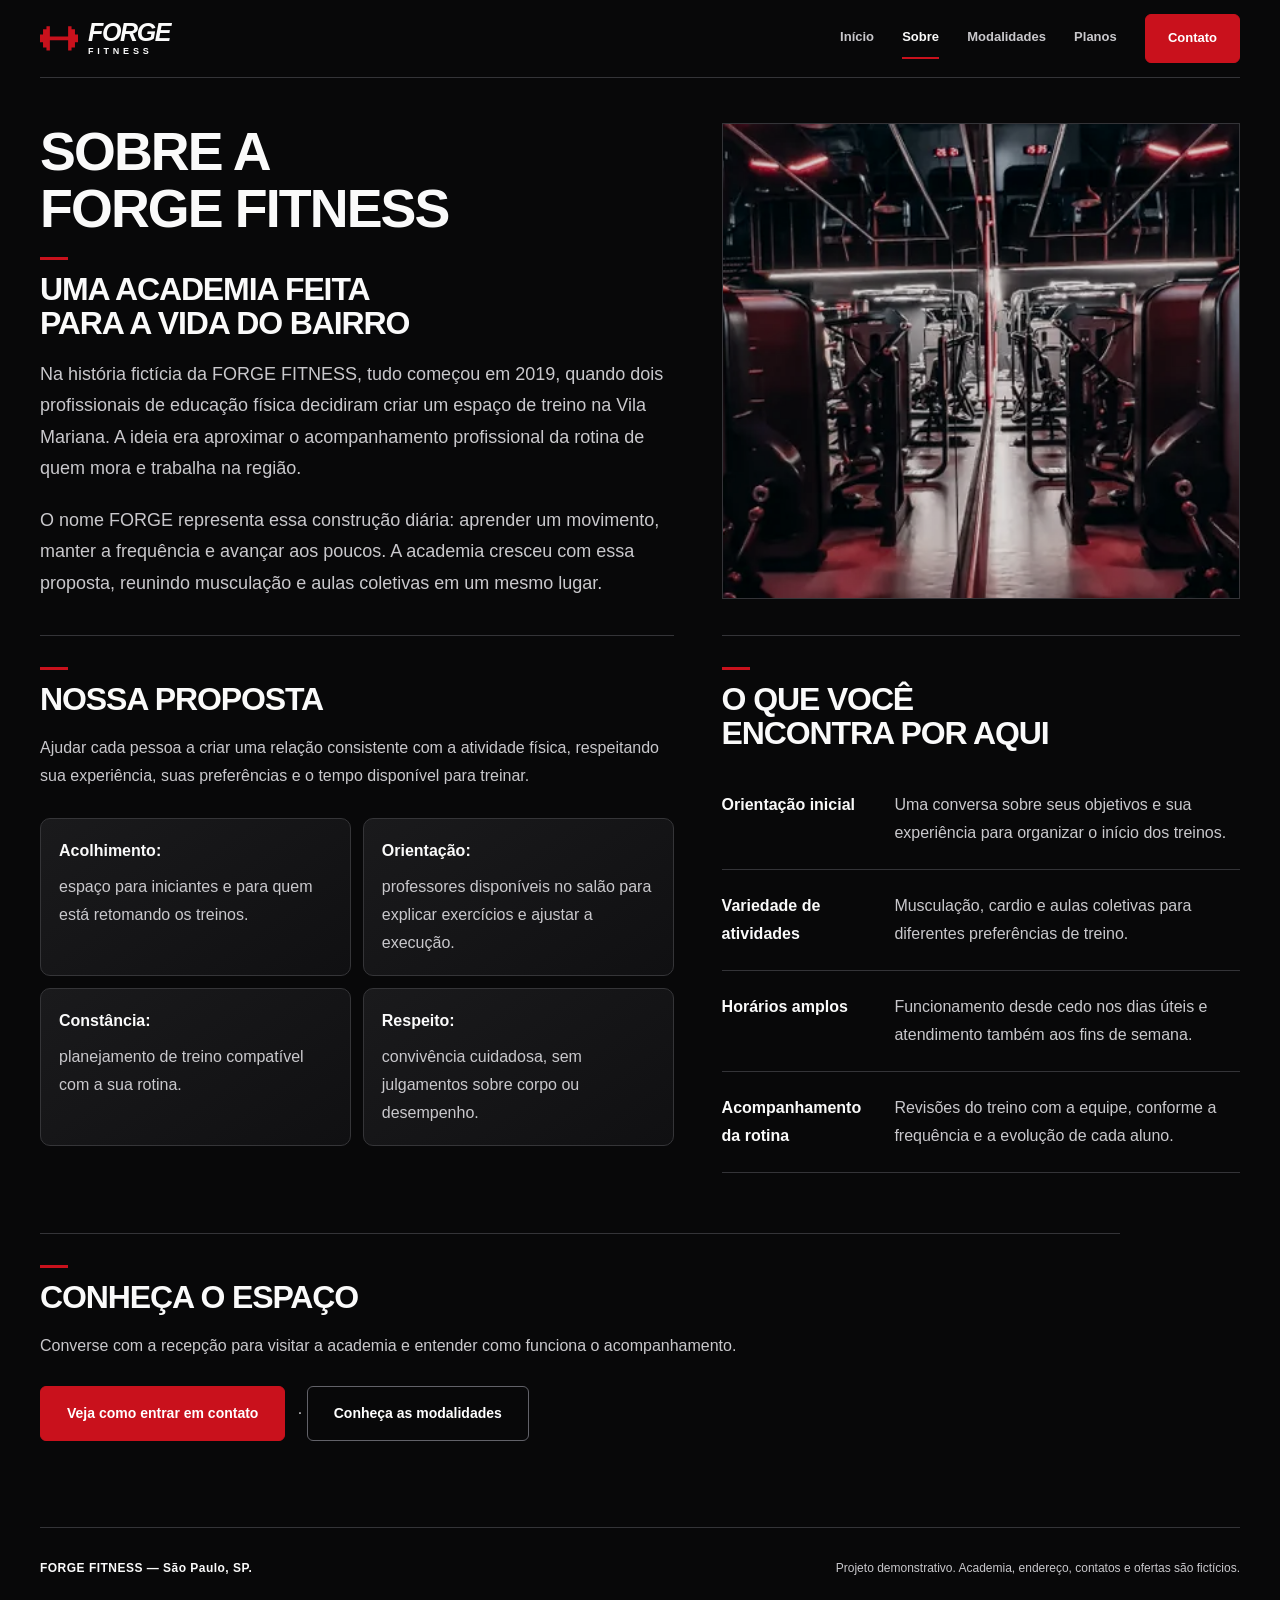
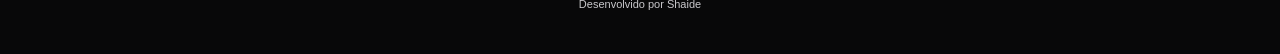
==== commit 1053919d: "optimization" ====
--- a/about.html
+++ b/about.html
@@ -5,6 +5,7 @@
   <meta name="viewport" content="width=device-width, initial-scale=1">
   <title>Sobre | FORGE FITNESS</title>
   <meta name="description" content="Conheça a história fictícia da FORGE FITNESS, nossa proposta e os benefícios de treinar com orientação.">
+  <script>document.documentElement.classList.add('mobile-menu-ready');</script>
   <link rel="stylesheet" href="styles.css">
 </head>
 <body class="page-about">
@@ -23,7 +24,7 @@
   <main id="conteudo">
     <h1>Sobre a FORGE FITNESS</h1>
     <figure class="gym-photography">
-      <img src="assets/images/about-interior-1440.webp" srcset="assets/images/about-interior-720.webp 720w, assets/images/about-interior-1440.webp 1440w" sizes="(max-width: 1280px) 100vw, 1200px" width="1440" height="720" alt="Interior de uma academia com máquinas modernas, espelhos e iluminação vermelha. Foto ilustrativa." decoding="async">
+      <img src="assets/images/about-interior-1440.webp" srcset="assets/images/about-interior-720.webp 720w, assets/images/about-interior-1440.webp 1440w" sizes="(min-width: 1200px) calc(min(1440px, calc(100vw - clamp(80px, 6vw, 128px))) * .432 - 2px), (min-width: 1025px) calc((100vw - 80px) * .432 - 2px), (min-width: 901px) calc((100vw - 48px) * .432 - 2px), (max-width: 600px) calc(100vw - 42px), calc(100vw - 50px)" width="1440" height="720" alt="Interior de uma academia com máquinas modernas, espelhos e iluminação vermelha. Foto ilustrativa." decoding="async">
     </figure>
     <section aria-labelledby="historia">
       <h2 id="historia">Uma academia feita para a vida do bairro</h2>
--- a/styles.css
+++ b/styles.css
@@ -1,47 +1,67 @@
-/* Shared visual system: local fonts, photography and accessible motion. */
+/* Design tokens, base styles, components and responsive overrides. */
 :root {
   color-scheme: dark;
-  --background: #0b0b0d;
-  --surface: #151518;
-  --surface-raised: #1d1d21;
   --line: #343438;
-  --text: #f6f5f2;
-  --muted: #b4b4bb;
-  --red: #f12636;
-  --red-hover: #ff4251;
-  --display: Impact, "Arial Narrow", "Franklin Gothic Heavy", sans-serif;
-}
-* { box-sizing: border-box; }
+  --background: #080809;
+  --surface: #131315;
+  --surface-raised: #1b191b;
+  --text: #fafafa;
+  --muted: #c9c8cc;
+  --red: #c9111c;
+  --red-hover: #e02130;
+  --display: "Segoe UI",Arial,sans-serif;
+}
+
+* {
+  box-sizing: border-box;
+}
+
 body {
   margin: 0;
-  background: var(--background);
   color: var(--text);
   font-family: "Segoe UI", Arial, sans-serif;
   font-size: 16px;
   line-height: 1.75;
   -webkit-font-smoothing: antialiased;
 }
-::selection { background: var(--red); color: #fff; }
-a { color: var(--text); text-underline-offset: 5px; text-decoration-color: var(--red); }
-a:hover { color: var(--red-hover); }
-:focus-visible { outline: 3px solid var(--red-hover); outline-offset: 6px; }
-header, main, footer { width: min(1200px, calc(100% - 80px)); margin-inline: auto; }
-
-/* Masthead and shared navigation */
+
+::selection {
+  background: var(--red);
+  color: #fff;
+}
+
+a {
+  color: var(--text);
+  text-underline-offset: 5px;
+  text-decoration-color: var(--red);
+}
+
+a:hover {
+  color: var(--red-hover);
+}
+
+:focus-visible {
+  outline: 3px solid var(--red-hover);
+  outline-offset: 6px;
+}
+
+header, main, footer {
+  width: min(1200px, calc(100% - 80px));
+  margin-inline: auto;
+}
+
 header {
-  min-height: 106px;
   display: flex;
   align-items: center;
   justify-content: space-between;
   flex-wrap: wrap;
   gap: 20px 36px;
-  padding-block: 24px;
   border-bottom: 1px solid var(--line);
 }
+
 header > a {
   display: inline-flex;
   align-items: center;
-  gap: 12px;
   font-family: var(--display);
   font-size: 28px;
   font-weight: 900;
@@ -49,16 +69,23 @@
   letter-spacing: .035em;
   text-decoration: none;
 }
+
 header > a::before {
   content: "";
-  width: 9px;
-  height: 30px;
   background: var(--red);
-  box-shadow: 5px 0 0 var(--background), 9px 0 0 var(--red);
-  transform: skew(-12deg);
   margin-right: 8px;
 }
-nav ul { display: flex; flex-wrap: wrap; align-items: center; gap: 10px 28px; margin: 0; padding: 0; list-style: none; }
+
+nav ul {
+  display: flex;
+  flex-wrap: wrap;
+  align-items: center;
+  gap: 10px 28px;
+  margin: 0;
+  padding: 0;
+  list-style: none;
+}
+
 nav a {
   display: inline-block;
   padding-block: 8px;
@@ -66,37 +93,138 @@
   color: var(--muted);
   font-size: 13px;
   font-weight: 700;
-  letter-spacing: .06em;
   text-decoration: none;
+}
+
+nav a[aria-current="page"] {
+  color: var(--text);
+  border-bottom-color: var(--red);
+}
+
+nav a:hover {
+  color: var(--text);
+  border-bottom-color: var(--red);
+}
+
+nav li:last-child a {
+  border: 1px solid var(--line);
+  padding: 10px 19px;
+}
+
+nav li:last-child a:hover, nav li:last-child a[aria-current="page"] {
+  background: var(--red);
+  border-color: var(--red);
+  color: #fff;
+}
+
+.skip-link {
+  position: absolute;
+  top: -160px;
+  left: 24px;
+  z-index: 10;
+  background: var(--text);
+  color: var(--background);
+  padding: 12px 20px;
+  font-weight: 700;
+}
+
+.skip-link:focus {
+  top: 16px;
+}
+
+main {
+  padding-block: 72px 24px;
+}
+
+h1, h2, h3 {
+  margin-top: 0;
+  color: var(--text);
+  line-height: 1.08;
+}
+
+h1, h2 {
+  font-family: var(--display);
+  font-weight: 900;
   text-transform: uppercase;
 }
-nav a[aria-current="page"] { color: var(--text); border-bottom-color: var(--red); }
-nav a:hover { color: var(--text); border-bottom-color: var(--red); }
-nav li:last-child a { border: 1px solid var(--line); padding: 10px 19px; color: var(--text); }
-nav li:last-child a:hover, nav li:last-child a[aria-current="page"] { background: var(--red); border-color: var(--red); color: #fff; }
-.skip-link { position: absolute; top: -160px; left: 24px; z-index: 10; background: var(--text); color: var(--background); padding: 12px 20px; font-weight: 700; }
-.skip-link:focus { top: 16px; }
-
-/* Typography and section rhythm */
-main { padding-block: 72px 24px; }
-h1, h2, h3 { margin-top: 0; color: var(--text); line-height: 1.08; }
-h1, h2 { font-family: var(--display); font-weight: 900; text-transform: uppercase; letter-spacing: .015em; }
-h1 { max-width: 920px; margin-bottom: 28px; font-size: clamp(46px, 6.2vw, 82px); text-wrap: balance; }
-h2 { margin-bottom: 28px; font-size: clamp(28px, 3.4vw, 42px); text-wrap: balance; }
-h3 { margin-bottom: 16px; font-size: 21px; font-weight: 750; letter-spacing: -.025em; }
-p { margin: 0 0 20px; color: var(--muted); }
-p:last-child { margin-bottom: 0; }
-strong { color: var(--text); font-weight: 700; }
-main > p { max-width: 760px; font-size: 18px; }
-section { margin-block: 64px; padding-top: 40px; border-top: 1px solid var(--line); }
-section h2::before { content: ""; display: block; width: 36px; height: 4px; margin-bottom: 18px; background: var(--red); }
-section > p { max-width: 790px; }
-ul, ol { padding-left: 23px; color: var(--muted); }
-li { padding-left: 5px; margin-bottom: 12px; }
-li::marker { color: var(--red); }
-nav li { margin: 0; padding: 0; }
-
-/* Existing calls to action retain their original text and destinations. */
+
+h1 {
+  max-width: 920px;
+  margin-bottom: 28px;
+  font-size: clamp(46px, 6.2vw, 82px);
+  text-wrap: balance;
+}
+
+h2 {
+  margin-bottom: 28px;
+  font-size: clamp(28px, 3.4vw, 42px);
+  text-wrap: balance;
+}
+
+h3 {
+  margin-bottom: 16px;
+  font-size: 21px;
+  font-weight: 750;
+  letter-spacing: -.025em;
+}
+
+p {
+  margin: 0 0 20px;
+  color: var(--muted);
+}
+
+p:last-child {
+  margin-bottom: 0;
+}
+
+strong {
+  color: var(--text);
+  font-weight: 700;
+}
+
+main > p {
+  max-width: 760px;
+  font-size: 18px;
+}
+
+section {
+  margin-block: 64px;
+  padding-top: 40px;
+  border-top: 1px solid var(--line);
+}
+
+section h2::before {
+  content: "";
+  display: block;
+  width: 36px;
+  height: 4px;
+  margin-bottom: 18px;
+  background: var(--red);
+}
+
+section > p {
+  max-width: 790px;
+}
+
+ul, ol {
+  padding-left: 23px;
+  color: var(--muted);
+}
+
+li {
+  padding-left: 5px;
+  margin-bottom: 12px;
+}
+
+li::marker {
+  color: var(--red);
+}
+
+nav li {
+  margin: 0;
+  padding: 0;
+}
+
 section > p:last-child > a,
 article > p:last-child > a {
   display: inline-block;
@@ -110,82 +238,368 @@
   font-weight: 750;
   text-decoration: none;
 }
+
 section > p:last-child > a:hover,
-article > p:last-child > a:hover { background: var(--red-hover); border-color: var(--red-hover); }
-section > p:last-child > a ~ a { background: transparent; border-color: #626269; }
-section > p:last-child > a ~ a:hover { background: var(--surface-raised); border-color: var(--text); }
-
-/* Home: typography-led introduction and structured panels. */
-.page-home main { padding-top: 0; }
-.page-home section:first-child { margin-top: 0; padding: 88px 0 72px; border-top: 0; border-bottom: 1px solid var(--line); }
-.page-home h1 { max-width: 980px; font-size: clamp(56px, 8.6vw, 112px); line-height: .98; margin-bottom: 36px; }
-.page-home h1::before { content: ""; display: block; width: 66px; height: 7px; margin-bottom: 32px; background: var(--red); }
-.page-home section:first-child > p { max-width: 680px; font-size: 18px; }
-.page-home section:first-child > p:last-child { margin-top: 32px; }
-.page-home section[aria-labelledby="estrutura"] > ul { display: grid; grid-template-columns: repeat(2, minmax(0, 1fr)); gap: 16px; padding: 0; list-style: none; margin-block: 28px; }
-.page-home section[aria-labelledby="estrutura"] li { margin: 0; padding: 26px; background: var(--surface); border: 1px solid var(--line); border-left: 3px solid var(--red); }
-.page-home section[aria-labelledby="treinos"] { padding: 40px; background: var(--surface); border: 1px solid var(--line); }
-.page-home ol { counter-reset: steps; padding: 0; list-style: none; }
-.page-home ol li { counter-increment: steps; display: flex; align-items: baseline; gap: 22px; border-bottom: 1px solid var(--line); padding: 18px 0; margin: 0; }
-.page-home ol li::before { content: "0" counter(steps); font-family: var(--display); color: var(--red); font-size: 30px; line-height: 1; }
-.page-home section[aria-labelledby="primeira-visita"] > p:last-child > a { display: inline; margin: 0; padding: 0; border: 0; background: transparent; color: var(--text); font-size: inherit; font-weight: inherit; text-decoration: underline; text-decoration-color: var(--red); }
-
-/* About and contact: editorial copy and information blocks. */
-.page-about section[aria-labelledby="historia"] > p { max-width: 820px; font-size: 18px; }
-.page-about section[aria-labelledby="proposta"] ul { display: grid; grid-template-columns: repeat(2, minmax(0, 1fr)); gap: 16px; list-style: none; padding: 0; margin-top: 28px; }
-.page-about section[aria-labelledby="proposta"] li { background: var(--surface); border: 1px solid var(--line); padding: 26px; margin: 0; }
-.page-about section[aria-labelledby="proposta"] li strong { display: block; margin-bottom: 8px; }
-dl { margin: 0; display: grid; grid-template-columns: minmax(170px, 1fr) 2fr; }
-dt, dd { padding-block: 22px; border-bottom: 1px solid var(--line); }
-dt { padding-right: 24px; font-weight: 700; }
-dd { margin: 0; color: var(--muted); overflow-wrap: anywhere; }
-address { font-style: normal; font-size: 20px; line-height: 1.9; border-left: 3px solid var(--red); padding: 8px 0 8px 26px; margin-bottom: 28px; }
+article > p:last-child > a:hover {
+  background: var(--red-hover);
+  border-color: var(--red-hover);
+}
+
+section > p:last-child > a ~ a {
+  background: transparent;
+  border-color: #626269;
+}
+
+section > p:last-child > a ~ a:hover {
+  background: var(--surface-raised);
+  border-color: var(--text);
+}
+
+.page-home main {
+  padding-top: 0;
+}
+
+.page-home section:first-child {
+  margin-top: 0;
+  padding: 88px 0 72px;
+  border-top: 0;
+  border-bottom: 1px solid var(--line);
+}
+
+.page-home h1 {
+  max-width: 980px;
+  font-size: clamp(56px, 8.6vw, 112px);
+  line-height: .98;
+  margin-bottom: 36px;
+}
+
+.page-home h1::before {
+  content: "";
+  display: block;
+  width: 66px;
+  height: 7px;
+  margin-bottom: 32px;
+  background: var(--red);
+}
+
+.page-home section:first-child > p {
+  font-size: 18px;
+}
+
+.page-home section:first-child > p:last-child {
+  margin-top: 32px;
+}
+
+.page-home section[aria-labelledby="estrutura"] > ul {
+  display: grid;
+  grid-template-columns: repeat(2, minmax(0, 1fr));
+  gap: 16px;
+  padding: 0;
+  list-style: none;
+  margin-block: 28px;
+}
+
+.page-home section[aria-labelledby="estrutura"] li {
+  margin: 0;
+  padding: 26px;
+  background: var(--surface);
+  border: 1px solid var(--line);
+  border-left: 3px solid var(--red);
+}
+
+.page-home section[aria-labelledby="treinos"] {
+  padding: 40px;
+  background: var(--surface);
+  border: 1px solid var(--line);
+}
+
+.page-home ol {
+  counter-reset: steps;
+  padding: 0;
+  list-style: none;
+}
+
+.page-home ol li {
+  counter-increment: steps;
+  display: flex;
+  align-items: baseline;
+  gap: 22px;
+  border-bottom: 1px solid var(--line);
+  padding: 18px 0;
+  margin: 0;
+}
+
+.page-home ol li::before {
+  content: "0" counter(steps);
+  font-family: var(--display);
+  color: var(--red);
+  font-size: 30px;
+  line-height: 1;
+}
+
+.page-home section[aria-labelledby="primeira-visita"] > p:last-child > a {
+  display: inline;
+  margin: 0;
+  padding: 0;
+  border: 0;
+  background: transparent;
+  color: var(--text);
+  font-size: inherit;
+  font-weight: inherit;
+  text-decoration: underline;
+  text-decoration-color: var(--red);
+}
+
+.page-about section[aria-labelledby="historia"] > p {
+  max-width: 820px;
+  font-size: 18px;
+}
+
+.page-about section[aria-labelledby="proposta"] ul {
+  display: grid;
+  grid-template-columns: repeat(2, minmax(0, 1fr));
+  gap: 16px;
+  list-style: none;
+  padding: 0;
+  margin-top: 28px;
+}
+
+.page-about section[aria-labelledby="proposta"] li {
+  background: var(--surface);
+  border: 1px solid var(--line);
+  padding: 26px;
+  margin: 0;
+}
+
+.page-about section[aria-labelledby="proposta"] li strong {
+  display: block;
+  margin-bottom: 8px;
+}
+
+dl {
+  margin: 0;
+  display: grid;
+  grid-template-columns: minmax(170px, 1fr) 2fr;
+}
+
+dt, dd {
+  padding-block: 22px;
+  border-bottom: 1px solid var(--line);
+}
+
+dt {
+  padding-right: 24px;
+  font-weight: 700;
+}
+
+dd {
+  margin: 0;
+  color: var(--muted);
+  overflow-wrap: anywhere;
+}
+
+address {
+  font-style: normal;
+  font-size: 20px;
+  line-height: 1.9;
+  border-left: 3px solid var(--red);
+  padding: 8px 0 8px 26px;
+  margin-bottom: 28px;
+}
+
 .page-contact main > p:has(> strong),
-.page-memberships main > p:has(> strong) { padding: 18px 22px; border: 1px solid var(--line); border-left: 3px solid var(--red); background: var(--surface); font-size: 14px; }
-.page-contact section[aria-labelledby="horarios"] > p:last-child > a { display: inline; padding: 0; margin: 0; border: 0; background: transparent; color: var(--text); font-size: inherit; font-weight: inherit; text-decoration: underline; text-decoration-color: var(--red); }
-
-/* Classes and schedule */
-.page-classes section[aria-labelledby="atividades"] { display: grid; grid-template-columns: repeat(2, minmax(0, 1fr)); gap: 24px; }
-.page-classes section[aria-labelledby="atividades"] > h2 { grid-column: 1 / -1; margin-bottom: 4px; }
-.page-classes article { padding: 32px; background: var(--surface); border: 1px solid var(--line); border-top: 3px solid var(--red); }
-.page-classes article h3 { font-size: 25px; }
-.page-classes article p:last-child { padding-top: 18px; border-top: 1px solid var(--line); font-size: 14px; }
-.table-container { overflow-x: auto; border: 1px solid var(--line); background: var(--surface); }
-table { width: 100%; border-collapse: collapse; min-width: 540px; }
-caption { padding: 20px 24px; text-align: left; color: var(--muted); font-size: 14px; }
-th, td { padding: 20px 24px; text-align: left; vertical-align: top; border-top: 1px solid var(--line); }
-thead { background: var(--surface-raised); }
-thead th { font-size: 12px; letter-spacing: .07em; text-transform: uppercase; }
-tbody th { font-weight: 600; }
-td { color: var(--muted); }
-
-/* Membership cards share aligned pricing, benefit lists and actions. */
-.page-memberships section[aria-labelledby="opcoes"] { display: grid; grid-template-columns: repeat(3, minmax(0, 1fr)); gap: 20px; }
-.page-memberships section[aria-labelledby="opcoes"] > h2 { grid-column: 1 / -1; }
-.page-memberships article { display: flex; flex-direction: column; padding: 32px 26px 26px; background: var(--surface); border: 1px solid var(--line); border-top: 4px solid #626269; }
-.page-memberships article:nth-of-type(2) { background: var(--surface-raised); border-color: var(--red); box-shadow: 0 12px 36px #0005; }
-.page-memberships article h3 { text-transform: uppercase; letter-spacing: .12em; font-size: 14px; margin-bottom: 26px; }
-.page-memberships article > p:first-of-type { padding-bottom: 24px; margin-bottom: 24px; border-bottom: 1px solid var(--line); }
-.page-memberships article > p:first-of-type strong { font-family: var(--display); font-size: clamp(26px, 2.7vw, 36px); line-height: 1.2; letter-spacing: -.015em; }
-.page-memberships article:nth-of-type(2) h3 { color: var(--red-hover); }
-.page-memberships article ul { font-size: 14px; margin-block: 6px 28px; padding-left: 18px; }
-.page-memberships article > p:last-child { margin-top: auto; }
-.page-memberships article > p:last-child a { width: 100%; text-align: center; margin: 0; padding-inline: 12px; }
-.page-memberships section[aria-labelledby="duvidas"] h3 { margin-top: 32px; padding-top: 28px; border-top: 1px solid var(--line); }
-.page-memberships section[aria-labelledby="duvidas"] > p { max-width: 800px; }
-
-footer { display: flex; justify-content: space-between; flex-wrap: wrap; gap: 16px 40px; margin-top: 32px; padding-block: 30px 40px; border-top: 1px solid var(--line); }
-footer p { margin: 0; font-size: 12px; color: var(--muted); }
-footer p:first-child { color: var(--text); font-weight: 700; letter-spacing: .04em; }
-footer .footer-credit { flex-basis: 100%; text-align: center; font-size: 11px; color: var(--muted); }
-
-/* Local photography is an additive layer; the existing type and grids remain. */
+.page-memberships main > p:has(> strong) {
+  padding: 18px 22px;
+  border: 1px solid var(--line);
+  border-left: 3px solid var(--red);
+  background: var(--surface);
+  font-size: 14px;
+}
+
+.page-contact section[aria-labelledby="horarios"] > p:last-child > a {
+  display: inline;
+  padding: 0;
+  margin: 0;
+  border: 0;
+  background: transparent;
+  color: var(--text);
+  font-size: inherit;
+  font-weight: inherit;
+  text-decoration: underline;
+  text-decoration-color: var(--red);
+}
+
+.page-classes section[aria-labelledby="atividades"] {
+  display: grid;
+  grid-template-columns: repeat(2, minmax(0, 1fr));
+  gap: 24px;
+}
+
+.page-classes section[aria-labelledby="atividades"] > h2 {
+  grid-column: 1 / -1;
+  margin-bottom: 4px;
+}
+
+.page-classes article {
+  padding: 32px;
+  background: var(--surface);
+  border: 1px solid var(--line);
+  border-top: 3px solid var(--red);
+}
+
+.page-classes article h3 {
+  font-size: 25px;
+}
+
+.page-classes article p:last-child {
+  padding-top: 18px;
+  border-top: 1px solid var(--line);
+  font-size: 14px;
+}
+
+.table-container {
+  overflow-x: auto;
+  border: 1px solid var(--line);
+  background: var(--surface);
+}
+
+table {
+  width: 100%;
+  border-collapse: collapse;
+  min-width: 540px;
+}
+
+caption {
+  padding: 20px 24px;
+  text-align: left;
+  color: var(--muted);
+  font-size: 14px;
+}
+
+th, td {
+  padding: 20px 24px;
+  text-align: left;
+  vertical-align: top;
+  border-top: 1px solid var(--line);
+}
+
+thead {
+  background: var(--surface-raised);
+}
+
+thead th {
+  font-size: 12px;
+  letter-spacing: .07em;
+  text-transform: uppercase;
+}
+
+tbody th {
+  font-weight: 600;
+}
+
+td {
+  color: var(--muted);
+}
+
+.page-memberships section[aria-labelledby="opcoes"] {
+  display: grid;
+  grid-template-columns: repeat(3, minmax(0, 1fr));
+}
+
+.page-memberships section[aria-labelledby="opcoes"] > h2 {
+  grid-column: 1 / -1;
+}
+
+.page-memberships article {
+  display: flex;
+  flex-direction: column;
+  background: var(--surface);
+  border: 1px solid var(--line);
+  border-top: 4px solid #626269;
+}
+
+.page-memberships article:nth-of-type(2) {
+  box-shadow: 0 12px 36px #0005;
+}
+
+.page-memberships article > p:first-of-type {
+  border-bottom: 1px solid var(--line);
+}
+
+.page-memberships article > p:first-of-type strong {
+  font-family: var(--display);
+  font-size: clamp(26px, 2.7vw, 36px);
+  line-height: 1.2;
+  letter-spacing: -.015em;
+}
+
+.page-memberships article:nth-of-type(2) h3 {
+  color: var(--red-hover);
+}
+
+.page-memberships article ul {
+  font-size: 14px;
+  margin-block: 6px 28px;
+  padding-left: 18px;
+}
+
+.page-memberships article > p:last-child {
+  margin-top: auto;
+}
+
+.page-memberships article > p:last-child a {
+  width: 100%;
+  text-align: center;
+  margin: 0;
+  padding-inline: 12px;
+}
+
+.page-memberships section[aria-labelledby="duvidas"] h3 {
+  margin-top: 32px;
+  padding-top: 28px;
+  border-top: 1px solid var(--line);
+}
+
+.page-memberships section[aria-labelledby="duvidas"] > p {
+  max-width: 800px;
+}
+
+footer {
+  display: flex;
+  justify-content: space-between;
+  flex-wrap: wrap;
+  gap: 16px 40px;
+  margin-top: 32px;
+  padding-block: 30px 40px;
+  border-top: 1px solid var(--line);
+}
+
+footer p {
+  margin: 0;
+  font-size: 12px;
+  color: var(--muted);
+}
+
+footer p:first-child {
+  color: var(--text);
+  font-weight: 700;
+  letter-spacing: .04em;
+}
+
+footer .footer-credit {
+  flex-basis: 100%;
+  text-align: center;
+  font-size: 11px;
+  color: var(--muted);
+}
+
 .gym-photography {
   margin: 28px 0 32px;
   overflow: hidden;
   background: var(--surface);
   border: 1px solid var(--line);
 }
+
 .gym-photography img {
   display: block;
   width: 100%;
@@ -194,27 +608,47 @@
   object-fit: cover;
   filter: saturate(.65) contrast(1.08) brightness(.88);
 }
-.gym-photography--card { margin: 0 0 28px; }
-.page-home section:first-child { position: relative; isolation: isolate; }
-.hero-photography { position: absolute; inset: 0; z-index: -2; overflow: hidden; pointer-events: none; }
-.hero-photography img { display: block; width: 100%; height: 100%; object-fit: cover; object-position: 65% center; filter: saturate(.55) contrast(1.08); }
+
+.gym-photography--card {
+  margin: 0 0 28px;
+}
+
+.page-home section:first-child {
+  position: relative;
+  isolation: isolate;
+}
+
+.hero-photography {
+  position: absolute;
+  inset: 0;
+  z-index: -2;
+  overflow: hidden;
+  pointer-events: none;
+}
+
+.hero-photography img {
+  display: block;
+  width: 100%;
+  height: 100%;
+  object-fit: cover;
+  object-position: 65% center;
+  filter: saturate(.55) contrast(1.08);
+}
+
 .page-home section:first-child::after {
   content: "";
   position: absolute;
   inset: 0;
   z-index: -1;
   pointer-events: none;
-  background: linear-gradient(90deg, #0b0b0df5 0%, #0b0b0de8 42%, #0b0b0dbb 72%, #0b0b0d77 100%);
-}
-
-/* Motion is opt-in; reduced-motion visitors retain immediate state changes. */
+}
+
 @media (prefers-reduced-motion: no-preference) {
-  /* Entrance/reveal translate is owned exclusively by motion.js.
-     Hover transitions below use transform on links and cards only. */
   nav a, main a {
     transition: color 160ms ease, background-color 160ms ease,
       border-color 160ms ease, transform 180ms ease;
   }
+
   .page-classes article,
   .page-memberships article,
   .page-home section[aria-labelledby="estrutura"] li,
@@ -222,95 +656,283 @@
     transition: transform 200ms cubic-bezier(.2, .7, .3, 1);
   }
 }
+
 @media (prefers-reduced-motion: no-preference) and (hover: hover) and (pointer: fine) {
   section > p:last-child > a:hover,
-  article > p:last-child > a:hover { transform: translateY(-2px); }
+  article > p:last-child > a:hover {
+    transform: translateY(-2px);
+  }
+
   .page-classes article:hover,
   .page-memberships article:hover,
   .page-home section[aria-labelledby="estrutura"] li:hover,
-  .page-about section[aria-labelledby="proposta"] li:hover { transform: translateY(-3px); }
-}
+  .page-about section[aria-labelledby="proposta"] li:hover {
+    transform: translateY(-3px);
+  }
+}
+
 @media (prefers-reduced-motion: reduce) {
-  nav a, main a, article, section li { transition: none; }
-}
-
-.menu-toggle { display: none; }
-
-/* Escala desktop: grades amplas e leitura com larguras próprias. */
+  nav a, main a, article, section li {
+    transition: none;
+  }
+}
+
+.menu-toggle {
+  display: none;
+}
+
 @media (min-width: 1200px) {
   header, main, footer {
     width: min(1440px, calc(100% - clamp(80px, 6vw, 128px)));
   }
-  body { font-size: clamp(16px, 1.05vw, 18px); }
-  header > a { font-size: clamp(28px, 2.1vw, 34px); }
-  nav ul { column-gap: clamp(28px, 2.2vw, 36px); }
-  nav a { font-size: clamp(13px, .95vw, 16px); }
-  nav li:last-child a { padding: 12px 22px; }
-  h1 { max-width: 1080px; font-size: clamp(74px, 6.2vw, 96px); }
-  h2 { font-size: clamp(40px, 3.2vw, 50px); }
-  h3 { font-size: clamp(21px, 1.5vw, 25px); }
-  main > p { max-width: 880px; font-size: clamp(18px, 1.25vw, 21px); }
-  section > p { max-width: 900px; }
-  .page-home h1 { max-width: 1120px; font-size: clamp(104px, 8vw, 128px); }
-  .page-home section:first-child > p { max-width: 780px; font-size: clamp(18px, 1.25vw, 21px); }
+
+  body {
+    font-size: clamp(16px, 1.05vw, 18px);
+  }
+
+  header > a {
+    font-size: clamp(28px, 2.1vw, 34px);
+  }
+
+  nav ul {
+    column-gap: clamp(28px, 2.2vw, 36px);
+  }
+
+  nav a {
+    font-size: clamp(13px, .95vw, 16px);
+  }
+
+  nav li:last-child a {
+    padding: 12px 22px;
+  }
+
+  h1 {
+    max-width: 1080px;
+    font-size: clamp(74px, 6.2vw, 96px);
+  }
+
+  h2 {
+    font-size: clamp(40px, 3.2vw, 50px);
+  }
+
+  h3 {
+    font-size: clamp(21px, 1.5vw, 25px);
+  }
+
+  main > p {
+    max-width: 880px;
+    font-size: clamp(18px, 1.25vw, 21px);
+  }
+
+  section > p {
+    max-width: 900px;
+  }
+
+  .page-home h1 {
+    max-width: 1120px;
+    font-size: clamp(104px, 8vw, 128px);
+  }
+
+  .page-home section:first-child > p {
+    max-width: 780px;
+    font-size: clamp(18px, 1.25vw, 21px);
+  }
+
   section > p:last-child > a,
-  article > p:last-child > a { font-size: clamp(14px, 1vw, 16px); padding: 16px 26px; }
-  .page-classes article { padding: clamp(32px, 2.5vw, 40px); }
-  .page-classes article h3 { font-size: clamp(25px, 1.8vw, 30px); }
+  article > p:last-child > a {
+    font-size: clamp(14px, 1vw, 16px);
+    padding: 16px 26px;
+  }
+
+  .page-classes article {
+    padding: clamp(32px, 2.5vw, 40px);
+  }
+
+  .page-classes article h3 {
+    font-size: clamp(25px, 1.8vw, 30px);
+  }
+
   .page-classes article p:last-child,
   .page-memberships article ul,
-  caption { font-size: clamp(14px, 1vw, 16px); }
-  .page-memberships article { padding: 36px clamp(26px, 2.2vw, 36px) 30px; }
-  .page-memberships article h3 { font-size: clamp(14px, 1vw, 16px); }
-  .page-memberships article > p:first-of-type strong { font-size: clamp(36px, 2.6vw, 44px); }
+  caption {
+    font-size: clamp(14px, 1vw, 16px);
+  }
+
+  .page-memberships article {
+    padding: 36px clamp(26px, 2.2vw, 36px) 30px;
+  }
+
+  .page-memberships article h3 {
+    font-size: clamp(14px, 1vw, 16px);
+  }
+
+  .page-memberships article > p:first-of-type strong {
+    font-size: clamp(36px, 2.6vw, 44px);
+  }
+
   .page-home section[aria-labelledby="estrutura"] > ul,
-  .page-about section[aria-labelledby="proposta"] ul { gap: 20px; }
+  .page-about section[aria-labelledby="proposta"] ul {
+    gap: 20px;
+  }
+
   .page-home section[aria-labelledby="estrutura"] li,
-  .page-about section[aria-labelledby="proposta"] li { padding: 30px; }
+  .page-about section[aria-labelledby="proposta"] li {
+    padding: 30px;
+  }
+
   .page-about section[aria-labelledby="historia"],
   .page-about section[aria-labelledby="visita"],
   .page-memberships section[aria-labelledby="condicoes"],
-  .page-memberships section[aria-labelledby="duvidas"] { max-width: 1080px; }
-  .page-about section[aria-labelledby="historia"] > p { max-width: 900px; font-size: clamp(18px, 1.25vw, 21px); }
+  .page-memberships section[aria-labelledby="duvidas"] {
+    max-width: 1080px;
+  }
+
+  .page-about section[aria-labelledby="historia"] > p {
+    max-width: 900px;
+    font-size: clamp(18px, 1.25vw, 21px);
+  }
+
   .page-about section[aria-labelledby="beneficios"],
-  .page-contact section { max-width: 1200px; }
-  .page-classes section[aria-labelledby="grade"] { max-width: 1280px; }
-  .page-memberships section[aria-labelledby="duvidas"] > p { max-width: 900px; }
-  thead th { font-size: clamp(12px, .9vw, 14px); }
-  footer p { font-size: clamp(12px, .9vw, 14px); }
-}
-
-/* Tablet layout: keep intrinsic content from widening grid/flex tracks. */
+  .page-contact section {
+    max-width: 1200px;
+  }
+
+  .page-classes section[aria-labelledby="grade"] {
+    max-width: 1280px;
+  }
+
+  .page-memberships section[aria-labelledby="duvidas"] > p {
+    max-width: 900px;
+  }
+
+  thead th {
+    font-size: clamp(12px, .9vw, 14px);
+  }
+
+  footer p {
+    font-size: clamp(12px, .9vw, 14px);
+  }
+}
+
 @media (max-width: 1024px) {
-  header, main, footer { width: calc(100% - 48px); }
-  header { align-items: flex-start; gap: 20px; }
-  header > a { max-width: 100%; min-width: 0; }
-  header > a::before { flex-shrink: 0; }
-  nav { width: 100%; min-width: 0; }
-  nav ul { gap: 8px 22px; }
-  nav a { min-height: 44px; display: inline-flex; align-items: center; }
-  main, main *, footer > * { min-width: 0; }
-  main, footer { overflow-wrap: anywhere; }
-  main { padding-top: 56px; }
-  h1 { font-size: clamp(36px, 6.2vw, 64px); }
-  h2 { font-size: clamp(28px, 3.6vw, 38px); }
-  .page-home h1 { font-size: clamp(44px, 8.6vw, 88px); }
-  .gym-photography, .table-container { max-width: 100%; }
-  .gym-photography img { max-width: 100%; }
+  header, main, footer {
+    width: calc(100% - 48px);
+  }
+
+  header {
+    align-items: flex-start;
+    gap: 20px;
+  }
+
+  header > a {
+    max-width: 100%;
+    min-width: 0;
+  }
+
+  header > a::before {
+    flex-shrink: 0;
+  }
+
+  nav {
+    width: 100%;
+    min-width: 0;
+  }
+
+  nav ul {
+    gap: 8px 22px;
+  }
+
+  nav a {
+    min-height: 44px;
+    display: inline-flex;
+    align-items: center;
+  }
+
+  main, main *, footer > * {
+    min-width: 0;
+  }
+
+  main, footer {
+    overflow-wrap: anywhere;
+  }
+
+  main {
+    padding-top: 56px;
+  }
+
+  h1 {
+    font-size: clamp(36px, 6.2vw, 64px);
+  }
+
+  h2 {
+    font-size: clamp(28px, 3.6vw, 38px);
+  }
+
+  .page-home h1 {
+    font-size: clamp(44px, 8.6vw, 88px);
+  }
+
+  .gym-photography, .table-container {
+    max-width: 100%;
+  }
+
+  .gym-photography img {
+    max-width: 100%;
+  }
+
   section > p:last-child > a,
-  article > p:last-child > a { max-width: 100%; white-space: normal; overflow-wrap: anywhere; }
-  .page-memberships section[aria-labelledby="opcoes"] { grid-template-columns: 1fr; }
-  .page-memberships article { padding: 32px; }
-  .page-memberships article > p:first-of-type strong { font-size: 38px; }
-  .page-classes article { padding: 24px; }
-  dl { grid-template-columns: minmax(140px, 1fr) minmax(0, 2fr); }
-  .skip-link { max-width: calc(100% - 48px); }
-}
+  article > p:last-child > a {
+    max-width: 100%;
+    white-space: normal;
+    overflow-wrap: anywhere;
+  }
+
+  .page-memberships section[aria-labelledby="opcoes"] {
+    grid-template-columns: 1fr;
+  }
+
+  .page-memberships article {
+    padding: 32px;
+  }
+
+  .page-memberships article > p:first-of-type strong {
+    font-size: 38px;
+  }
+
+  .page-classes article {
+    padding: 24px;
+  }
+
+  dl {
+    grid-template-columns: minmax(140px, 1fr) minmax(0, 2fr);
+  }
+
+  .skip-link {
+    max-width: calc(100% - 48px);
+  }
+}
+
 @media (max-width: 600px) {
-  header, main, footer { width: calc(100% - 40px); }
-  header { min-height: 80px; padding-block: 18px; gap: 0 12px; align-items: center; }
-  header > a { font-size: clamp(19px, 6vw, 25px); }
-  .mobile-menu-ready header > a { max-width: calc(100% - 60px); font-size: clamp(18px, 5.3vw, 25px); }
+  header, main, footer {
+    width: calc(100% - 40px);
+  }
+
+  header {
+    min-height: 80px;
+    padding-block: 18px;
+    gap: 0 12px;
+    align-items: center;
+  }
+
+  header > a {
+    font-size: clamp(19px, 6vw, 25px);
+  }
+
+  .mobile-menu-ready header > a {
+    max-width: calc(100% - 60px);
+    font-size: clamp(18px, 5.3vw, 25px);
+  }
+
   .mobile-menu-ready .menu-toggle {
     display: inline-flex;
     align-items: center;
@@ -325,7 +947,13 @@
     cursor: pointer;
     touch-action: manipulation;
   }
-  .menu-toggle__icon { position: relative; width: 22px; height: 16px; }
+
+  .menu-toggle__icon {
+    position: relative;
+    width: 22px;
+    height: 16px;
+  }
+
   .menu-toggle__icon::before, .menu-toggle__icon::after {
     content: "";
     position: absolute;
@@ -335,24 +963,46 @@
     background: currentColor;
     transform-origin: center;
   }
-  .menu-toggle__icon::before { top: 4px; }
-  .menu-toggle__icon::after { bottom: 4px; }
-  .is-menu-open .menu-toggle__icon::before { transform: translateY(3px) rotate(45deg); }
-  .is-menu-open .menu-toggle__icon::after { transform: translateY(-3px) rotate(-45deg); }
+
+  .menu-toggle__icon::before {
+    top: 4px;
+  }
+
+  .menu-toggle__icon::after {
+    bottom: 4px;
+  }
+
+  .is-menu-open .menu-toggle__icon::before {
+    transform: translateY(3px) rotate(45deg);
+  }
+
+  .is-menu-open .menu-toggle__icon::after {
+    transform: translateY(-3px) rotate(-45deg);
+  }
+
   .mobile-menu-ready header nav {
     display: grid;
     flex-basis: 100%;
     grid-template-rows: 0fr;
     visibility: hidden;
   }
+
   .mobile-menu-ready header nav ul {
     min-height: 0;
     overflow: hidden;
     grid-template-columns: 1fr;
     gap: 0;
   }
-  .mobile-menu-ready .is-menu-open nav { grid-template-rows: 1fr; visibility: visible; }
-  .mobile-menu-ready nav li:first-child { padding-top: 16px; }
+
+  .mobile-menu-ready .is-menu-open nav {
+    grid-template-rows: 1fr;
+    visibility: visible;
+  }
+
+  .mobile-menu-ready nav li:first-child {
+    padding-top: 16px;
+  }
+
   .mobile-menu-ready nav a, .mobile-menu-ready nav li:last-child a {
     justify-content: flex-start;
     padding: 14px 12px;
@@ -360,8 +1010,17 @@
     font-size: 13px;
     text-align: left;
   }
-  .mobile-menu-ready nav li:last-child { padding-top: 8px; }
-  nav ul { display: grid; grid-template-columns: repeat(3, minmax(0, 1fr)); gap: 8px; }
+
+  .mobile-menu-ready nav li:last-child {
+    padding-top: 8px;
+  }
+
+  nav ul {
+    display: grid;
+    grid-template-columns: repeat(3, minmax(0, 1fr));
+    gap: 8px;
+  }
+
   nav a, nav li:last-child a {
     display: flex;
     justify-content: center;
@@ -372,48 +1031,132 @@
     text-align: center;
     overflow-wrap: anywhere;
   }
-  main { padding-top: 40px; }
-  h1 { font-size: clamp(32px, 9vw, 48px); line-height: 1.12; margin-bottom: 24px; }
-  h2 { font-size: clamp(26px, 7.5vw, 34px); line-height: 1.15; margin-bottom: 24px; }
-  h3, .page-classes article h3 { font-size: 22px; line-height: 1.25; }
+
+  main {
+    padding-top: 40px;
+  }
+
+  h1 {
+    font-size: clamp(32px, 9vw, 48px);
+    line-height: 1.12;
+    margin-bottom: 24px;
+  }
+
+  h2 {
+    font-size: clamp(26px, 7.5vw, 34px);
+    line-height: 1.15;
+    margin-bottom: 24px;
+  }
+
+  h3, .page-classes article h3 {
+    font-size: 22px;
+    line-height: 1.25;
+  }
+
   main > p, .page-home section:first-child > p,
-  .page-about section[aria-labelledby="historia"] > p { font-size: 16px; }
-  main p, main li, main dd { line-height: 1.8; }
-  section { margin-block: 48px; padding-top: 32px; }
-  .page-home section:first-child { padding-block: 52px 40px; }
-  .page-home h1 { font-size: clamp(38px, 11vw, 64px); line-height: 1.04; margin-bottom: 28px; }
-  .page-home h1::before { margin-bottom: 24px; }
+  .page-about section[aria-labelledby="historia"] > p {
+    font-size: 16px;
+  }
+
+  main p, main li, main dd {
+    line-height: 1.8;
+  }
+
+  section {
+    margin-block: 48px;
+    padding-top: 32px;
+  }
+
+  .page-home section:first-child {
+    padding-block: 52px 40px;
+  }
+
+  .page-home h1 {
+    font-size: clamp(38px, 11vw, 64px);
+    line-height: 1.04;
+    margin-bottom: 28px;
+  }
+
+  .page-home h1::before {
+    margin-bottom: 24px;
+  }
+
   .page-home section[aria-labelledby="estrutura"] > ul,
   .page-about section[aria-labelledby="proposta"] ul,
-  .page-classes section[aria-labelledby="atividades"] { grid-template-columns: 1fr; }
+  .page-classes section[aria-labelledby="atividades"] {
+    grid-template-columns: 1fr;
+  }
+
   .page-home section[aria-labelledby="treinos"],
   .page-home section[aria-labelledby="estrutura"] li,
   .page-about section[aria-labelledby="proposta"] li,
-  .page-classes article, .page-memberships article { padding: 22px; }
-  .page-memberships article > p:first-of-type strong { font-size: clamp(27px, 8vw, 38px); }
-  .page-home ol li { gap: 14px; }
-  .page-home ol li::before { flex-shrink: 0; }
-  .gym-photography { margin-block: 28px; }
-  .gym-photography img { aspect-ratio: 16 / 10; }
-  .gym-photography--card img { aspect-ratio: 3 / 2; }
-  .gym-photography--card { margin-top: 0; }
-  .hero-photography img { object-position: 65% center; }
-  dl { grid-template-columns: 1fr; }
-  dt { border-bottom: 0; padding-bottom: 4px; }
-  dd { padding-top: 0; }
-  address { font-size: 17px; padding-left: 18px; }
+  .page-classes article, .page-memberships article {
+    padding: 22px;
+  }
+
+  .page-memberships article > p:first-of-type strong {
+    font-size: clamp(27px, 8vw, 38px);
+  }
+
+  .page-home ol li {
+    gap: 14px;
+  }
+
+  .page-home ol li::before {
+    flex-shrink: 0;
+  }
+
+  .gym-photography {
+    margin-block: 28px;
+  }
+
+  .gym-photography img {
+    aspect-ratio: 16 / 10;
+  }
+
+  .gym-photography--card img {
+    aspect-ratio: 3 / 2;
+  }
+
+  .gym-photography--card {
+    margin-top: 0;
+  }
+
+  .hero-photography img {
+    object-position: 65% center;
+  }
+
+  dl {
+    grid-template-columns: 1fr;
+  }
+
+  dt {
+    border-bottom: 0;
+    padding-bottom: 4px;
+  }
+
+  dd {
+    padding-top: 0;
+  }
+
+  address {
+    font-size: 17px;
+    padding-left: 18px;
+  }
+
   section > p:last-child > a, article > p:last-child > a {
     min-height: 44px;
     padding: 12px 16px;
     margin-right: 0;
     text-align: center;
   }
-  /* Stack existing CTAs; suppress only the decorative text separators. */
+
   section > p:last-child:has(> a), article > p:last-child:has(> a) {
     display: grid;
     gap: 12px;
     font-size: 0;
   }
+
   section > p:last-child > a, article > p:last-child > a {
     display: block;
     width: 100%;
@@ -421,32 +1164,64 @@
     font-size: 14px;
     padding-block: 15px;
   }
-  /* Preserve prose links as prose rather than full-width actions. */
+
   .page-home section[aria-labelledby="primeira-visita"] > p:last-child,
-  .page-contact section[aria-labelledby="horarios"] > p:last-child { display: block; font-size: 16px; }
-  /* Keep the semantic schedule intact, wrapping cells instead of scrolling. */
-  table { min-width: 0; table-layout: fixed; }
-  th, td { padding: 12px 8px; font-size: 13px; overflow-wrap: anywhere; }
-  thead th { font-size: 10px; letter-spacing: .025em; }
-  caption { padding: 16px; font-size: 13px; }
-  footer { display: block; padding-block: 24px 32px; }
-  footer p + p { margin-top: 12px; }
-}
+  .page-contact section[aria-labelledby="horarios"] > p:last-child {
+    display: block;
+    font-size: 16px;
+  }
+
+  table {
+    min-width: 0;
+    table-layout: fixed;
+  }
+
+  th, td {
+    padding: 12px 8px;
+    font-size: 13px;
+    overflow-wrap: anywhere;
+  }
+
+  thead th {
+    font-size: 10px;
+    letter-spacing: .025em;
+  }
+
+  caption {
+    padding: 16px;
+    font-size: 13px;
+  }
+
+  footer {
+    display: block;
+    padding-block: 24px 32px;
+  }
+
+  footer p + p {
+    margin-top: 12px;
+  }
+}
+
 @media (max-width: 600px) and (prefers-reduced-motion: no-preference) {
   .mobile-menu-ready header nav {
     transition: grid-template-rows 240ms cubic-bezier(.22, .61, .36, 1), visibility 0s linear 240ms;
   }
-  .mobile-menu-ready .is-menu-open nav { transition-delay: 0s; }
-  .menu-toggle__icon::before, .menu-toggle__icon::after { transition: transform 180ms ease; }
-}
-
-/* Home hero only: smartphone adjustments stop strictly below 768px.
-   Static sizing/overlays leave the existing motion lifecycle untouched. */
+
+  .mobile-menu-ready .is-menu-open nav {
+    transition-delay: 0s;
+  }
+
+  .menu-toggle__icon::before, .menu-toggle__icon::after {
+    transition: transform 180ms ease;
+  }
+}
+
 @media (max-width: 767.98px) {
   .page-home section[aria-labelledby="introducao"] {
     padding-block: 32px 28px;
     margin-bottom: 32px;
   }
+
   .page-home section[aria-labelledby="introducao"] h1 {
     max-width: 15ch;
     margin-bottom: 20px;
@@ -456,11 +1231,13 @@
     overflow-wrap: normal;
     word-break: normal;
   }
+
   .page-home section[aria-labelledby="introducao"] h1::before {
     width: 44px;
     height: 4px;
     margin-bottom: 20px;
   }
+
   .page-home section[aria-labelledby="introducao"] > p {
     max-width: 56ch;
     margin-bottom: 16px;
@@ -468,12 +1245,15 @@
     line-height: 1.65;
     color: #d0d0d5;
   }
+
   .page-home section[aria-labelledby="introducao"] .hero-photography img {
     object-position: 72% center;
   }
+
   .page-home section[aria-labelledby="introducao"]::after {
     background: linear-gradient(180deg, #0b0b0ddb 0%, #0b0b0de8 48%, #0b0b0df5 100%);
   }
+
   .page-home section[aria-labelledby="introducao"] > p:last-child {
     display: flex;
     flex-wrap: wrap;
@@ -485,7 +1265,11 @@
     font-size: 0;
     line-height: 1;
   }
-  .page-home section[aria-labelledby="introducao"] .hero-action-separator { display: none; }
+
+  .page-home section[aria-labelledby="introducao"] .hero-action-separator {
+    display: none;
+  }
+
   .page-home section[aria-labelledby="introducao"] > p:last-child > a {
     display: flex;
     align-items: center;
@@ -501,125 +1285,460 @@
     text-align: center;
     white-space: normal;
   }
+
   .page-home section[aria-labelledby="introducao"] > p:last-child > a ~ a {
     background: transparent;
     border-color: #626269;
   }
+
   .page-home section[aria-labelledby="introducao"] > p:last-child > a ~ a:hover {
     background: var(--surface-raised);
     border-color: var(--text);
   }
 }
 
-/* Identidade visual compartilhada */
-:root { --background:#080809; --surface:#131315; --surface-raised:#1b191b; --text:#fafafa; --muted:#c9c8cc; --red:#c9111c; --red-hover:#e02130; --display:"Segoe UI",Arial,sans-serif; }
-body { background:var(--background); }
-header { min-height:76px; padding-block:14px; }
-header > a { gap:10px; }
-header > a::before { width:38px; height:26px; margin:0; transform:none; box-shadow:none; clip-path:polygon(0 35%,8% 35%,8% 15%,17% 15%,17% 3%,26% 3%,26% 43%,74% 43%,74% 3%,83% 3%,83% 15%,92% 15%,92% 35%,100% 35%,100% 65%,92% 65%,92% 85%,83% 85%,83% 97%,74% 97%,74% 57%,26% 57%,26% 97%,17% 97%,17% 85%,8% 85%,8% 65%,0 65%); }
-.brand { display:grid; gap:3px; font:700 9px/1 Arial,sans-serif; letter-spacing:.42em; }
-.brand b { font:italic 900 25px/.95 Arial,sans-serif; letter-spacing:-.055em; }
-nav a { text-transform:none; letter-spacing:0; }
-nav li:last-child a { background:var(--red); color:white; border-color:var(--red); border-radius:6px; }
-h1,h2 { letter-spacing:-.035em; }
-section > p:last-child > a,article > p:last-child > a { border-radius:6px; }
-.page-home #introducao { font-style:italic; font-weight:900; max-width:12ch; }
-#introducao em { display:block; color:#ee2331; }
-.page-home section:first-child::after { background:linear-gradient(90deg,#080809 0%,#080809eb 34%,#08080970 64%,#08080924),linear-gradient(118deg,transparent 86%,#bd101bb0 86%,#bd101bb0 89%,transparent 89%); }
-.page-home section:first-child > p { max-width:55ch; }
-.page-classes article,.page-memberships article,.page-about section[aria-labelledby="proposta"] li,.page-home section[aria-labelledby="estrutura"] li { border:1px solid #353538; border-radius:10px; background:linear-gradient(145deg,#1a1a1c,#101012); }
-.page-memberships article:nth-of-type(2) { border-color:var(--red); background:linear-gradient(155deg,#301114,#111012 70%); }
-.page-memberships article h3 { font-size:22px; text-transform:none; letter-spacing:-.025em; }
-.page-memberships article small { font:600 .44em/1.3 "Segoe UI",sans-serif; }
-.page-memberships article li::marker { content:"✓  "; color:#f43140; }
-.page-memberships article:not(:nth-of-type(2)) > p:last-child a { background:transparent; border-color:#89898e; }
-.page-memberships main > h1,.page-memberships main > p { margin-inline:auto; text-align:center; }
-.page-memberships main { position:relative; isolation:isolate; }
-.page-memberships main > figure { position:absolute; inset:0 0 auto; height:475px; margin:0; z-index:-1; border:0; }
-.page-memberships main > figure img { height:100%; opacity:.3; }
-.page-memberships main > figure::after { content:""; position:absolute; inset:0; background:linear-gradient(0deg,var(--background),transparent); }
-.page-memberships section[aria-labelledby="opcoes"] { border:0; padding-top:0; margin-top:36px; }
-.page-memberships #opcoes { text-align:center; }
-.page-memberships #opcoes::before { margin-inline:auto; }
-@media(min-width:901px){
- .page-home section:first-child { padding-inline:clamp(28px,4vw,64px); }
- .page-home #introducao { font-size:clamp(68px,6.2vw,100px); }
- .page-home .hero-photography img { object-position:right 42%; }
- .page-home section[aria-labelledby="estrutura"] > ul { grid-template-columns:repeat(4,minmax(0,1fr)); }
- .page-about main,.page-contact main { display:grid; grid-template-columns:minmax(0,1fr) minmax(0,1fr); gap:24px 4%; align-items:start; }
- .page-about main > h1 { grid-column:1; margin-bottom:0; }
- .page-about main > figure { grid-column:2; grid-row:1 / 3; margin:0; align-self:stretch; }
- .page-about main > figure img { height:100%; object-fit:cover; }
- .page-about main > section { grid-column:1 / -1; margin-block:24px; }
- .page-about main > section[aria-labelledby="historia"] { grid-column:1; margin:0; border:0; padding-top:0; }
- .page-contact main > :is(h1,p) { grid-column:1 / -1; margin:0; }
- .page-contact main > section { margin:0; padding:28px; border:1px solid var(--line); border-radius:10px; background:var(--surface); }
- .page-contact section[aria-labelledby="localizacao"] {
-   grid-row:span 2;
-   align-self:stretch;
-   display:flex;
-   flex-direction:column;
-   justify-content:space-between;
- }
- .page-contact section[aria-labelledby="localizacao"] > * { flex-shrink:0; }
- .page-contact section[aria-labelledby="visita"] { grid-column:1 / -1; }
- .page-contact dl { grid-template-columns:minmax(100px,1fr) 1.5fr; }
- .page-contact dt,.page-contact dd { padding-block:12px; }
-}
-@media(max-width:767.98px){
- .page-home section[aria-labelledby="introducao"]::after { background:linear-gradient(105deg,#080809f5,#080809af); }
- .page-home #introducao { font-size:clamp(32px,8.5vw,54px); }
- .page-memberships main > figure { height:340px; }
-}
-
-/* Ritmo editorial e proporção das fotografias */
-main > h1 { font-size:clamp(2rem,4.2vw,3.75rem); line-height:1.06; margin-bottom:18px; }
-main h2 { font-size:clamp(1.55rem,2.5vw,2.35rem); margin-bottom:18px; }
-main section { margin-block:clamp(30px,3.2vw,48px); padding-top:clamp(22px,2.4vw,34px); }
-main section h2::before { width:28px; height:3px; margin-bottom:12px; }
-.page-home section:first-child { padding-block:clamp(30px,4vw,58px); }
-.page-home #introducao { max-width:13ch; margin-bottom:20px; }
-.page-home #introducao::before { width:42px; height:4px; margin-bottom:18px; }
-.page-home section:first-child > p { line-height:1.58; margin-bottom:14px; }
-.page-home section:first-child > p:last-child { margin-block:22px 0; }
+body {
+  background: var(--background);
+}
+
+header {
+  min-height: 76px;
+  padding-block: 14px;
+}
+
+header > a {
+  gap: 10px;
+}
+
+header > a::before {
+  width: 38px;
+  height: 26px;
+  margin: 0;
+  transform: none;
+  box-shadow: none;
+  clip-path: polygon(0 35%,8% 35%,8% 15%,17% 15%,17% 3%,26% 3%,26% 43%,74% 43%,74% 3%,83% 3%,83% 15%,92% 15%,92% 35%,100% 35%,100% 65%,92% 65%,92% 85%,83% 85%,83% 97%,74% 97%,74% 57%,26% 57%,26% 97%,17% 97%,17% 85%,8% 85%,8% 65%,0 65%);
+}
+
+.brand {
+  display: grid;
+  gap: 3px;
+  font: 700 9px/1 Arial,sans-serif;
+  letter-spacing: .42em;
+}
+
+.brand b {
+  font: italic 900 25px/.95 Arial,sans-serif;
+  letter-spacing: -.055em;
+}
+
+nav a {
+  text-transform: none;
+  letter-spacing: 0;
+}
+
+nav li:last-child a {
+  background: var(--red);
+  color: white;
+  border-color: var(--red);
+  border-radius: 6px;
+}
+
+h1,h2 {
+  letter-spacing: -.035em;
+}
+
+section > p:last-child > a,article > p:last-child > a {
+  border-radius: 6px;
+}
+
+.page-home #introducao {
+  font-style: italic;
+  font-weight: 900;
+}
+
+#introducao em {
+  display: block;
+  color: #ee2331;
+}
+
+.page-home section:first-child::after {
+  background: linear-gradient(90deg,#080809 0%,#080809eb 34%,#08080970 64%,#08080924),linear-gradient(118deg,transparent 86%,#bd101bb0 86%,#bd101bb0 89%,transparent 89%);
+}
+
+.page-home section:first-child > p {
+  max-width: 55ch;
+}
+
+.page-classes article,.page-memberships article,.page-about section[aria-labelledby="proposta"] li,.page-home section[aria-labelledby="estrutura"] li {
+  border: 1px solid #353538;
+  border-radius: 10px;
+  background: linear-gradient(145deg,#1a1a1c,#101012);
+}
+
+.page-memberships article:nth-of-type(2) {
+  border-color: var(--red);
+  background: linear-gradient(155deg,#301114,#111012 70%);
+}
+
+.page-memberships article h3 {
+  font-size: 22px;
+  text-transform: none;
+  letter-spacing: -.025em;
+}
+
+.page-memberships article small {
+  font: 600 .44em/1.3 "Segoe UI",sans-serif;
+}
+
+.page-memberships article li::marker {
+  content: "✓  ";
+  color: #f43140;
+}
+
+.page-memberships article:not(:nth-of-type(2)) > p:last-child a {
+  background: transparent;
+  border-color: #89898e;
+}
+
+.page-memberships main > h1,.page-memberships main > p {
+  margin-inline: auto;
+  text-align: center;
+}
+
+.page-memberships main {
+  position: relative;
+  isolation: isolate;
+}
+
+.page-memberships main > figure {
+  position: absolute;
+  inset: 0 0 auto;
+  height: 475px;
+  margin: 0;
+  z-index: -1;
+  border: 0;
+}
+
+.page-memberships main > figure img {
+  height: 100%;
+  opacity: .3;
+}
+
+.page-memberships main > figure::after {
+  content: "";
+  position: absolute;
+  inset: 0;
+  background: linear-gradient(0deg,var(--background),transparent);
+}
+
+.page-memberships section[aria-labelledby="opcoes"] {
+  border: 0;
+  padding-top: 0;
+}
+
+.page-memberships #opcoes {
+  text-align: center;
+}
+
+.page-memberships #opcoes::before {
+  margin-inline: auto;
+}
+
+@media(min-width:901px) {
+  .page-home section:first-child {
+    padding-inline: clamp(28px,4vw,64px);
+  }
+
+  .page-home #introducao {
+    font-size: clamp(68px,6.2vw,100px);
+  }
+
+  .page-home .hero-photography img {
+    object-position: right 42%;
+  }
+
+  .page-home section[aria-labelledby="estrutura"] > ul {
+    grid-template-columns: repeat(4,minmax(0,1fr));
+  }
+
+  .page-about main,.page-contact main {
+    display: grid;
+    grid-template-columns: minmax(0,1fr) minmax(0,1fr);
+    gap: 24px 4%;
+    align-items: start;
+  }
+
+  .page-about main > h1 {
+    grid-column: 1;
+    margin-bottom: 0;
+  }
+
+  .page-about main > figure {
+    grid-column: 2;
+    grid-row: 1 / 3;
+    margin: 0;
+    align-self: stretch;
+  }
+
+  .page-about main > figure img {
+    height: 100%;
+    object-fit: cover;
+  }
+
+  .page-about main > section {
+    grid-column: 1 / -1;
+    margin-block: 24px;
+  }
+
+  .page-about main > section[aria-labelledby="historia"] {
+    grid-column: 1;
+    margin: 0;
+    border: 0;
+    padding-top: 0;
+  }
+
+  .page-contact main > :is(h1,p) {
+    grid-column: 1 / -1;
+    margin: 0;
+  }
+
+  .page-contact main > section {
+    margin: 0;
+    padding: 28px;
+    border: 1px solid var(--line);
+    border-radius: 10px;
+    background: var(--surface);
+  }
+
+  .page-contact section[aria-labelledby="localizacao"] {
+    grid-row: span 2;
+    align-self: stretch;
+    display: flex;
+    flex-direction: column;
+    justify-content: space-between;
+  }
+
+  .page-contact section[aria-labelledby="localizacao"] > * {
+    flex-shrink: 0;
+  }
+
+  .page-contact section[aria-labelledby="visita"] {
+    grid-column: 1 / -1;
+  }
+
+  .page-contact dl {
+    grid-template-columns: minmax(100px,1fr) 1.5fr;
+  }
+
+  .page-contact dt,.page-contact dd {
+    padding-block: 12px;
+  }
+}
+
+@media(max-width:767.98px) {
+  .page-home section[aria-labelledby="introducao"]::after {
+    background: linear-gradient(105deg,#080809f5,#080809af);
+  }
+
+  .page-home #introducao {
+    font-size: clamp(32px,8.5vw,54px);
+  }
+
+  .page-memberships main > figure {
+    height: 340px;
+  }
+}
+
+main > h1 {
+  font-size: clamp(2rem,4.2vw,3.75rem);
+  line-height: 1.06;
+  margin-bottom: 18px;
+}
+
+main h2 {
+  font-size: clamp(1.55rem,2.5vw,2.35rem);
+  margin-bottom: 18px;
+}
+
+main section {
+  margin-block: clamp(30px,3.2vw,48px);
+  padding-top: clamp(22px,2.4vw,34px);
+}
+
+main section h2::before {
+  width: 28px;
+  height: 3px;
+  margin-bottom: 12px;
+}
+
+.page-home section:first-child {
+  padding-block: clamp(30px,4vw,58px);
+}
+
+.page-home #introducao {
+  max-width: 13ch;
+  margin-bottom: 20px;
+}
+
+.page-home #introducao::before {
+  width: 42px;
+  height: 4px;
+  margin-bottom: 18px;
+}
+
+.page-home section:first-child > p {
+  line-height: 1.58;
+  margin-bottom: 14px;
+}
+
+.page-home section:first-child > p:last-child {
+  margin-block: 22px 0;
+}
+
 .page-home section[aria-labelledby="estrutura"] .gym-photography img,
-.page-classes main > .gym-photography img { height:clamp(145px,21vw,280px); }
-.page-classes .gym-photography--card img { height:clamp(132px,16vw,205px); }
-.page-classes .gym-photography--card { margin-bottom:18px; }
-.page-memberships main > h1 { max-width:25ch; }
-.page-memberships main > p { max-width:63ch; }
-.page-memberships section[aria-labelledby="opcoes"] { margin-top:24px; gap:18px; }
-.page-memberships #opcoes { font-size:1.35rem; margin-bottom:0; }
-.page-memberships article { padding:clamp(20px,2vw,30px); }
-.page-memberships article h3 { margin-bottom:14px; }
-.page-memberships article > p:first-of-type { margin-bottom:16px; padding-bottom:16px; }
-.page-memberships article li { margin-bottom:8px; }
-.page-contact section[aria-labelledby="localizacao"] img { height:clamp(145px,18vw,230px); }
-.page-contact main > section[aria-labelledby="visita"] { width:100%; max-width:none; }
+.page-classes main > .gym-photography img {
+  height: clamp(145px,21vw,280px);
+}
+
+.page-classes .gym-photography--card img {
+  height: clamp(132px,16vw,205px);
+}
+
+.page-classes .gym-photography--card {
+  margin-bottom: 18px;
+}
+
+.page-memberships main > h1 {
+  max-width: 25ch;
+}
+
+.page-memberships main > p {
+  max-width: 63ch;
+}
+
+.page-memberships section[aria-labelledby="opcoes"] {
+  margin-top: 24px;
+  gap: 18px;
+}
+
+.page-memberships #opcoes {
+  font-size: 1.35rem;
+  margin-bottom: 0;
+}
+
+.page-memberships article {
+  padding: clamp(20px,2vw,30px);
+}
+
+.page-memberships article h3 {
+  margin-bottom: 14px;
+}
+
+.page-memberships article > p:first-of-type {
+  margin-bottom: 16px;
+  padding-bottom: 16px;
+}
+
+.page-memberships article li {
+  margin-bottom: 8px;
+}
+
+.page-contact section[aria-labelledby="localizacao"] img {
+  height: clamp(145px,18vw,230px);
+}
+
+.page-contact main > section[aria-labelledby="visita"] {
+  width: 100%;
+  max-width: none;
+}
 
 @media (min-width:901px) {
-  main { padding-top:clamp(36px,3.5vw,54px); }
-  .page-home #introducao { font-size:clamp(58px,5.2vw,84px); }
-  .page-about main { grid-template-columns:minmax(0,1.1fr) minmax(0,.9fr); gap:20px 4%; }
-  .page-about main > figure { position:relative; min-height:260px; }
-  .page-about main > figure img { position:absolute; inset:0; }
+  main {
+    padding-top: clamp(36px,3.5vw,54px);
+  }
+
+  .page-home #introducao {
+    font-size: clamp(58px,5.2vw,84px);
+  }
+
+  .page-about main {
+    grid-template-columns: minmax(0,1.1fr) minmax(0,.9fr);
+    gap: 20px 4%;
+  }
+
+  .page-about main > figure {
+    position: relative;
+    min-height: 260px;
+  }
+
+  .page-about main > figure img {
+    position: absolute;
+    inset: 0;
+  }
+
   .page-about main > section[aria-labelledby="proposta"],
-  .page-about main > section[aria-labelledby="beneficios"] { grid-column:auto; margin-block:16px; }
-  .page-about section[aria-labelledby="proposta"] ul { gap:12px; }
-  .page-about section[aria-labelledby="proposta"] li { padding:18px; }
-  .page-contact main { gap:18px 24px; }
-  .page-contact main > section { padding:clamp(20px,2vw,30px); }
+  .page-about main > section[aria-labelledby="beneficios"] {
+    grid-column: auto;
+    margin-block: 16px;
+  }
+
+  .page-about section[aria-labelledby="proposta"] ul {
+    gap: 12px;
+  }
+
+  .page-about section[aria-labelledby="proposta"] li {
+    padding: 18px;
+  }
+
+  .page-contact main {
+    gap: 18px 24px;
+  }
+
+  .page-contact main > section {
+    padding: clamp(20px,2vw,30px);
+  }
+
   .page-contact main > section[aria-labelledby="visita"] {
-    display:grid; grid-template-columns:minmax(0,1.3fr) minmax(0,1fr);
-    align-items:center; gap:8px 32px;
-  }
-  .page-contact #visita { grid-column:1; margin:0; }
-  .page-contact #visita + p { grid-column:1; margin:0; }
-  .page-contact #visita ~ p:last-child { grid-column:2; grid-row:1 / 3; text-align:right; }
-}
+    display: grid;
+    grid-template-columns: minmax(0,1.3fr) minmax(0,1fr);
+    align-items: center;
+    gap: 8px 32px;
+  }
+
+  .page-contact #visita {
+    grid-column: 1;
+    margin: 0;
+  }
+
+  .page-contact #visita + p {
+    grid-column: 1;
+    margin: 0;
+  }
+
+  .page-contact #visita ~ p:last-child {
+    grid-column: 2;
+    grid-row: 1 / 3;
+    text-align: right;
+  }
+}
+
 @media (max-width:900px) {
-  .page-about main > figure img { height:clamp(165px,33vw,275px); }
-  .page-about main > figure,.page-classes main > figure { margin-block:20px; }
-  .page-memberships main > figure { height:280px; }
-  .page-contact section[aria-labelledby="visita"] { padding:20px; border:1px solid var(--line); border-radius:10px; background:var(--surface); }
-}
+  .page-about main > figure img {
+    height: clamp(165px,33vw,275px);
+  }
+
+  .page-about main > figure,.page-classes main > figure {
+    margin-block: 20px;
+  }
+
+  .page-memberships main > figure {
+    height: 280px;
+  }
+
+  .page-contact section[aria-labelledby="visita"] {
+    padding: 20px;
+    border: 1px solid var(--line);
+    border-radius: 10px;
+    background: var(--surface);
+  }
+}
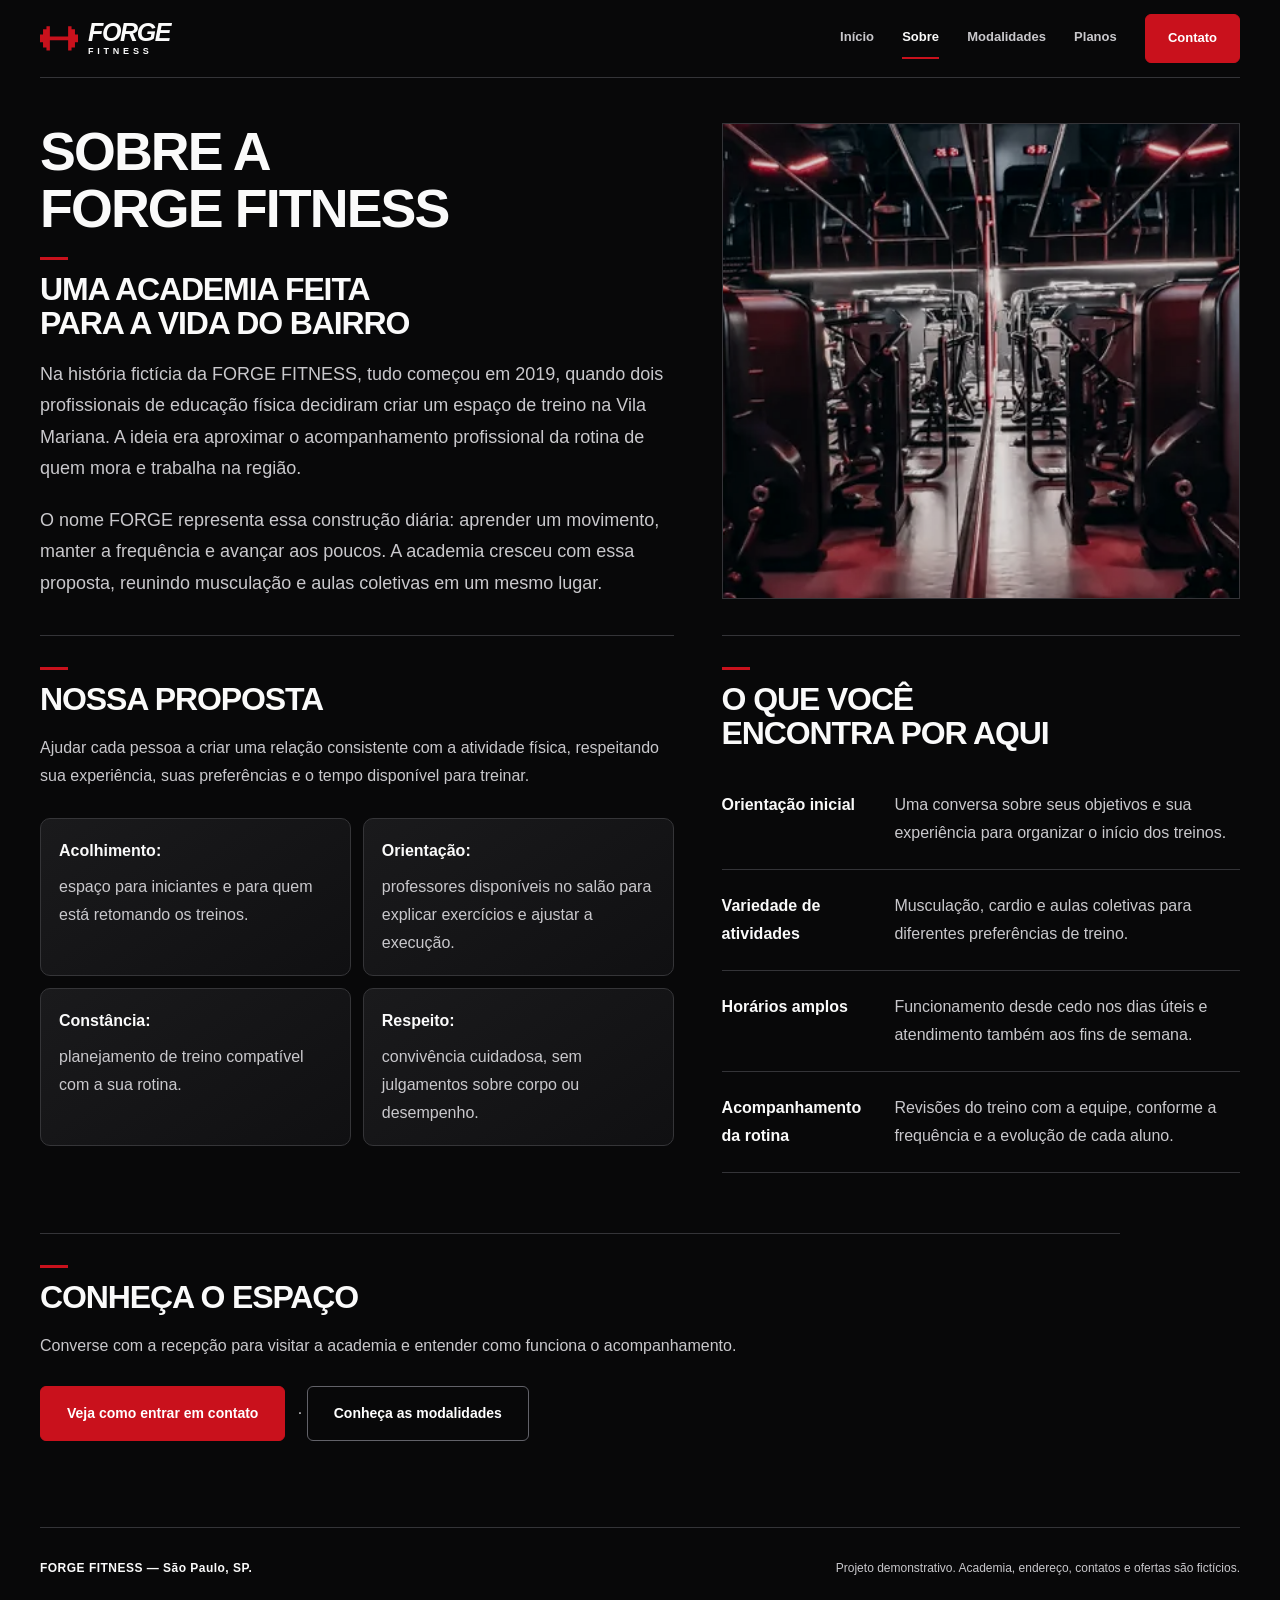
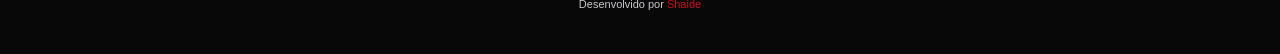
==== commit 6cfd1ba3: "Add files via upload" ====
--- a/about.html
+++ b/about.html
@@ -52,7 +52,7 @@
     </section>
     <section aria-labelledby="visita"><h2 id="visita">Conheça o espaço</h2><p>Converse com a recepção para visitar a academia e entender como funciona o acompanhamento.</p><p><a href="contact.html">Veja como entrar em contato</a> · <a href="classes.html">Conheça as modalidades</a></p></section>
   </main>
-  <footer><p>FORGE FITNESS — São Paulo, SP.</p><p>Projeto demonstrativo. Academia, endereço, contatos e ofertas são fictícios.</p><p class="footer-credit">Desenvolvido por Shaide</p></footer>
+<footer><p>FORGE FITNESS — São Paulo, SP.</p><p>Projeto demonstrativo. Academia, endereço, contatos e ofertas são fictícios.</p><p class="footer-credit">Desenvolvido por <span class="footer-credit-name">Shaide</span></p></footer>
   <script src="navigation.js" defer></script>
   <script src="motion.js" defer></script>
 </body>
--- a/styles.css
+++ b/styles.css
@@ -584,6 +584,10 @@
   color: var(--text);
   font-weight: 700;
   letter-spacing: .04em;
+}
+
+.footer-credit-name {
+  color: var(--red);
 }
 
 footer .footer-credit {
@@ -1742,3 +1746,75 @@
     background: var(--surface);
   }
 }
+
+/* Location content integrated into the Contact card. */
+.page-contact section[aria-labelledby="localizacao"] {
+  gap: 20px;
+}
+.page-contact .location-address {
+  display: grid;
+  gap: 4px;
+  margin: 0;
+  font-size: 17px;
+  line-height: 1.65;
+}
+.page-contact .location-address span { color: var(--muted); }
+.page-contact .location-notice {
+  margin: 0;
+  font-size: 13px;
+  line-height: 1.6;
+}
+.page-contact .location-map {
+  position: relative;
+  width: 100%;
+  height: 280px;
+  min-width: 0;
+  overflow: hidden;
+  border: 1px solid var(--line);
+  border-radius: 10px;
+  background: var(--surface-raised);
+}
+.page-contact .location-map iframe {
+  position: absolute;
+  inset: 0;
+  display: block;
+  width: 100%;
+  height: 100%;
+  border: 0;
+}
+.page-contact .location-directions {
+  display: inline-flex;
+  align-items: center;
+  justify-content: center;
+  min-height: 46px;
+  max-width: 100%;
+  padding: 12px 24px;
+  border: 1px solid var(--red);
+  border-radius: 6px;
+  background: var(--red);
+  color: #fff;
+  font-size: 14px;
+  font-weight: 750;
+  line-height: 1.5;
+  text-align: center;
+  text-decoration: none;
+}
+.page-contact .location-directions:hover {
+  background: var(--red-hover);
+  border-color: var(--red-hover);
+  color: #fff;
+}
+@media (max-width: 900px) {
+  .page-contact .location-address,
+  .page-contact .location-notice,
+  .page-contact .location-map { margin-bottom: 20px; }
+}
+@media (max-width: 600px) {
+  .page-contact .location-address { font-size: 16px; }
+  .page-contact .location-map { height: 260px; }
+}
+@media (prefers-reduced-motion: no-preference) {
+  .page-contact .location-directions {
+    transition: background-color 160ms ease, border-color 160ms ease;
+  }
+}
